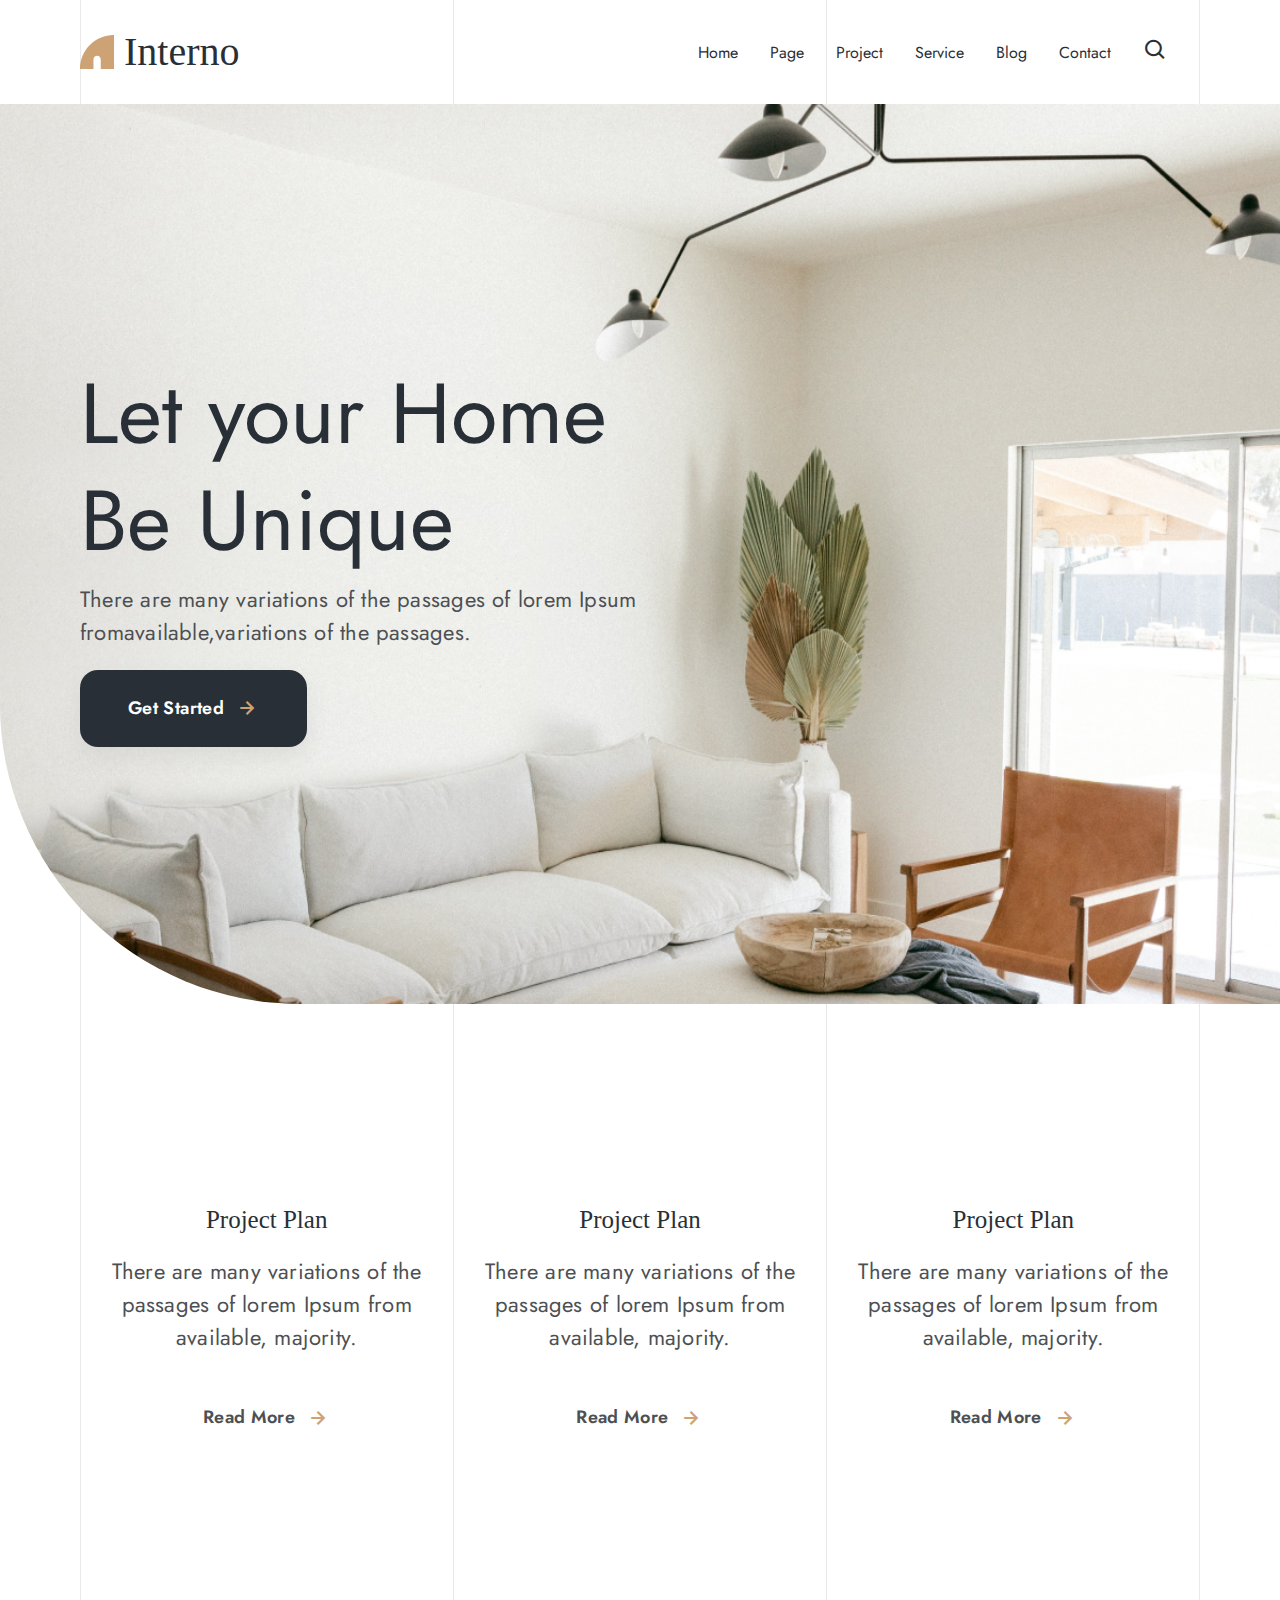
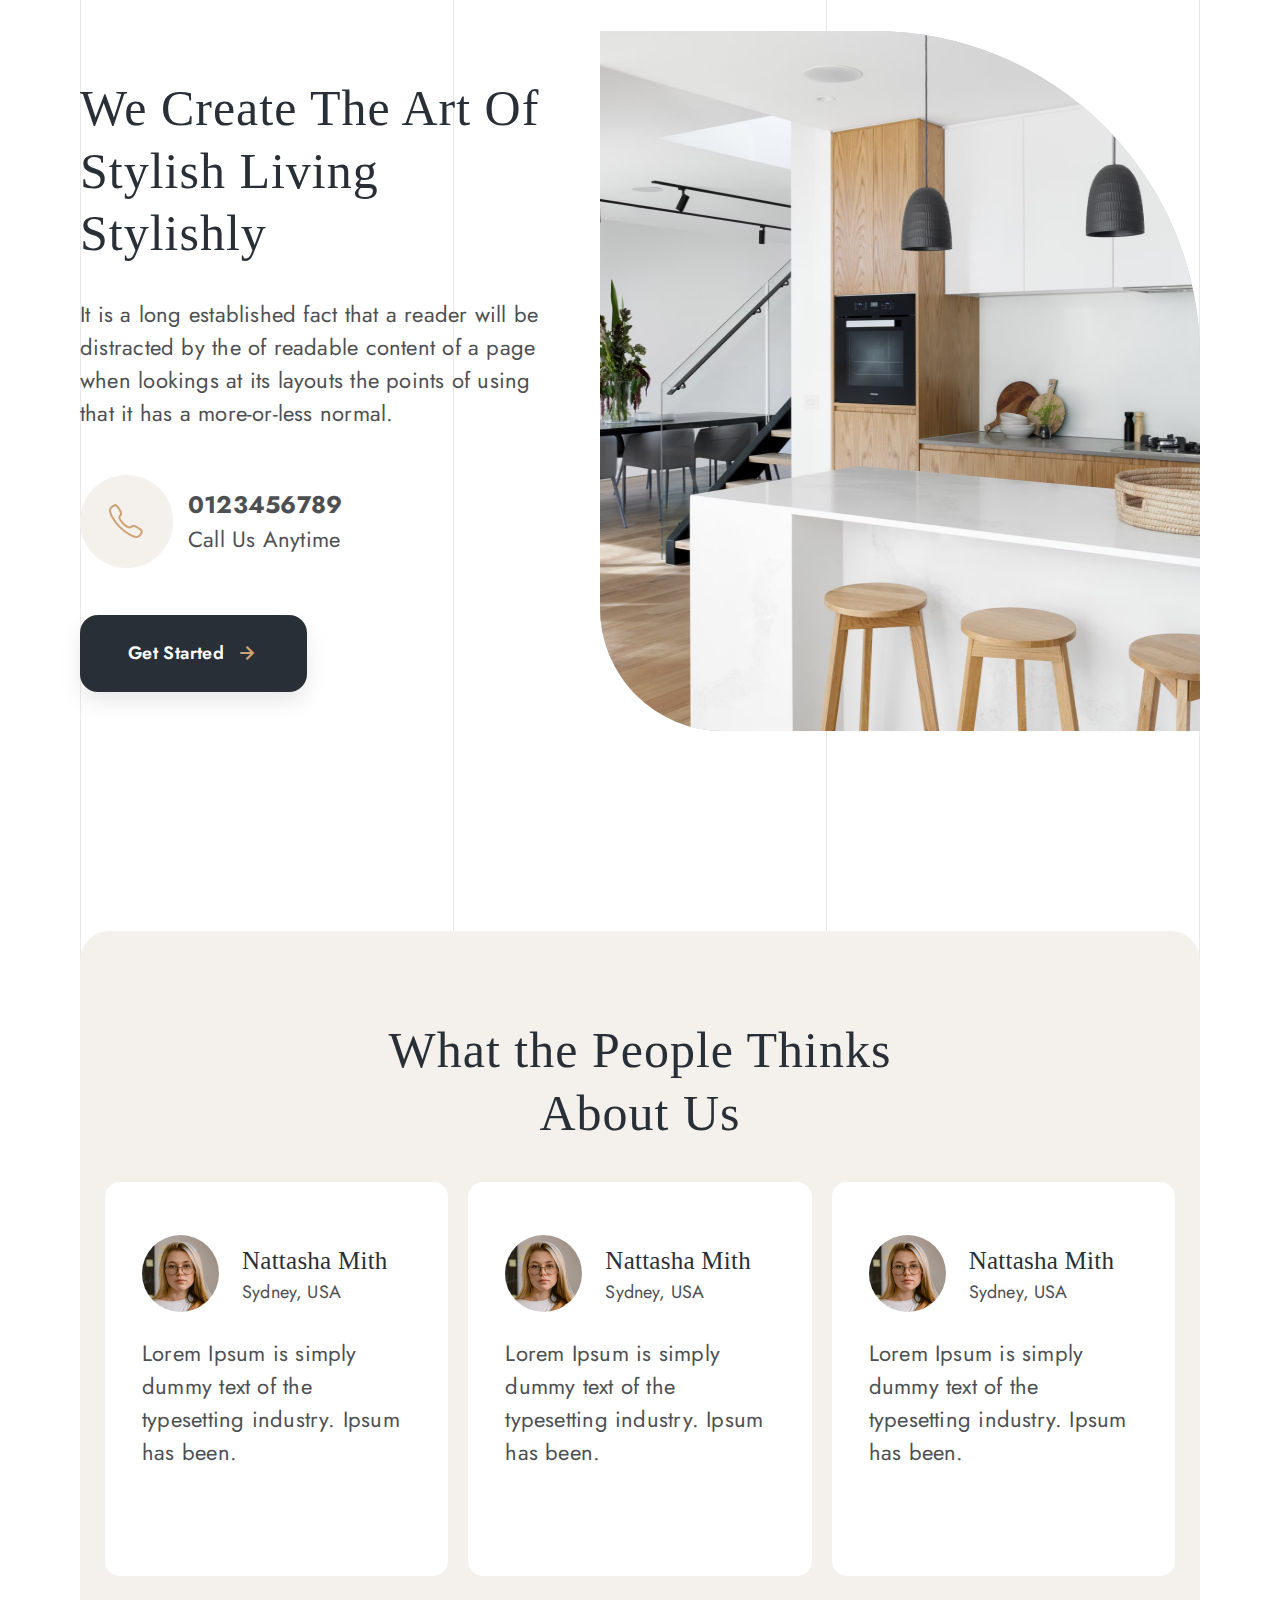
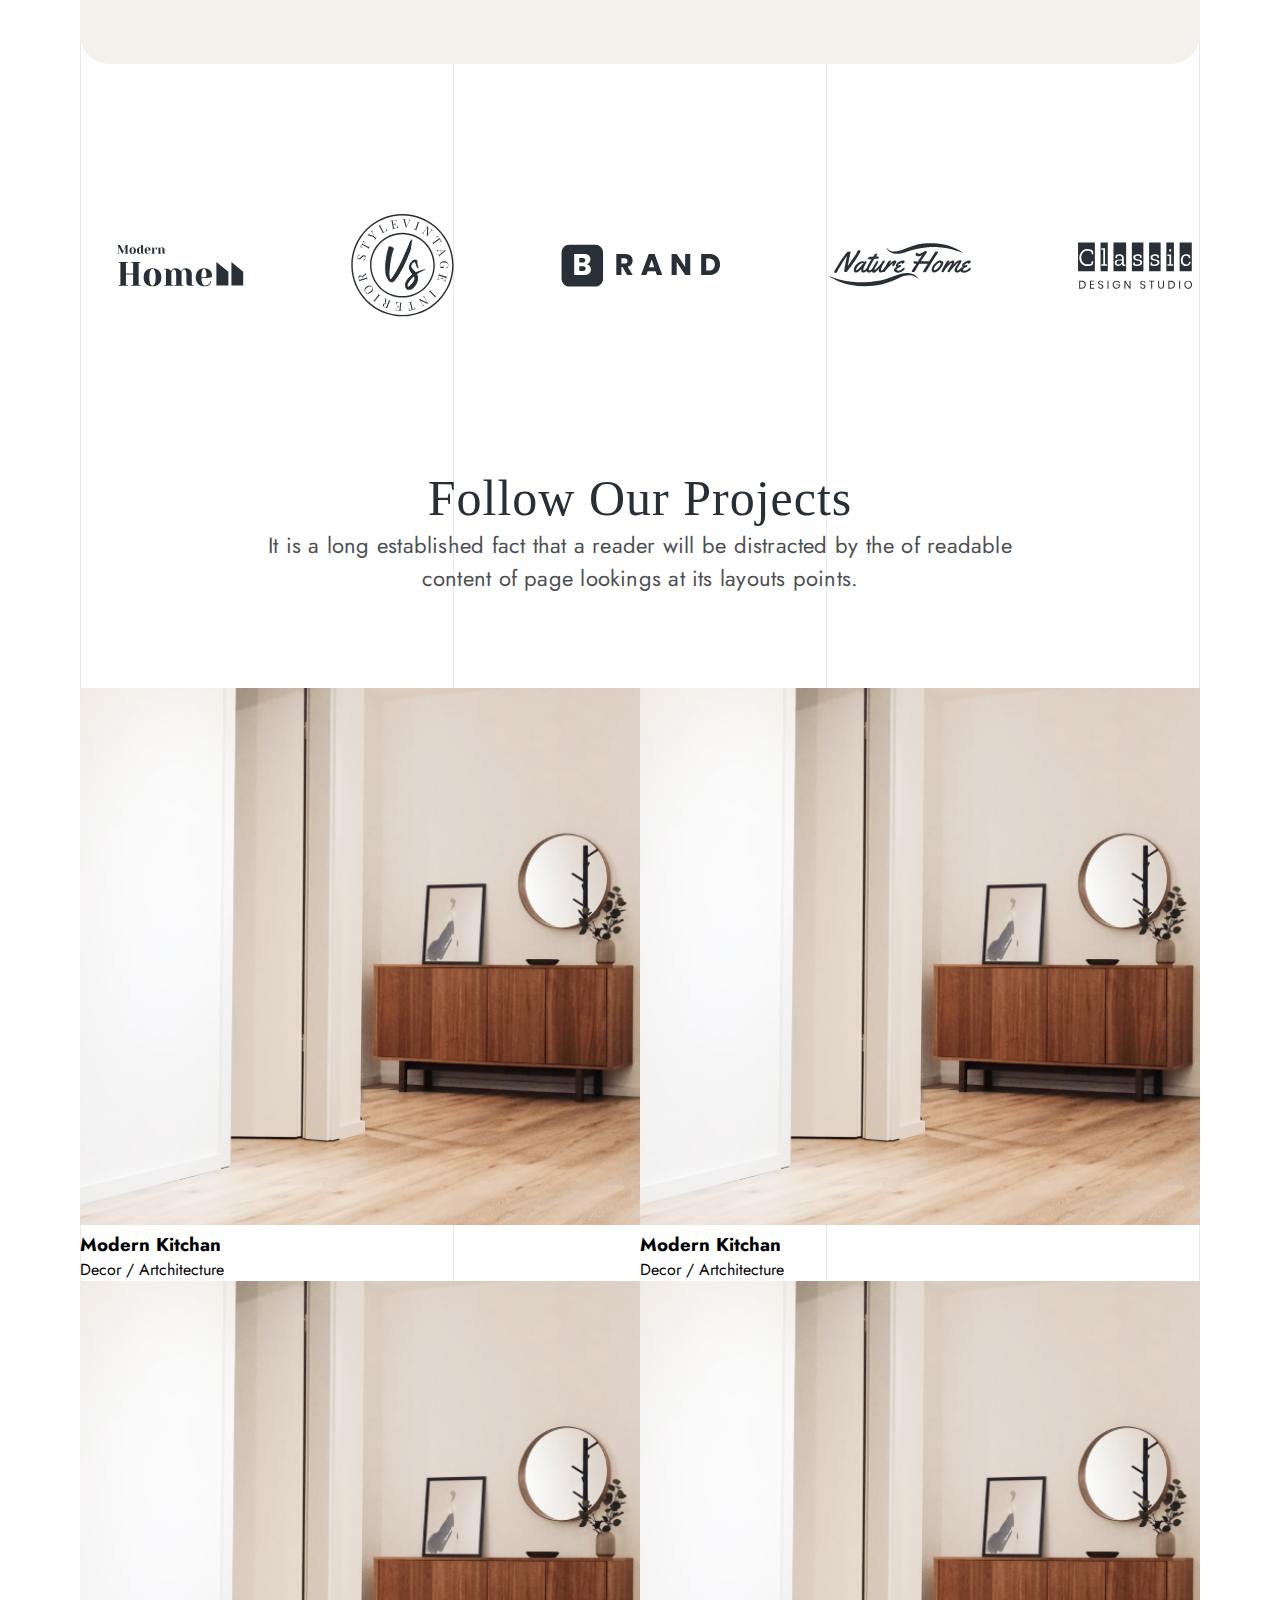
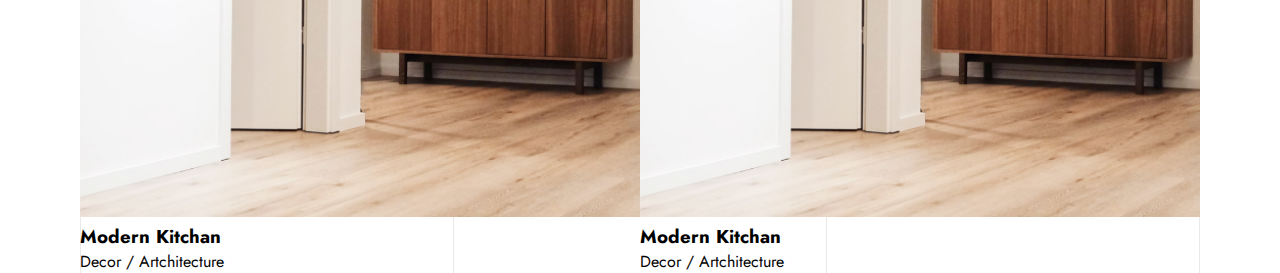
==== index.html @ 8dc71dfa "change" ====
<!DOCTYPE html>
<html lang="en">

<head>
    <meta charset="UTF-8">
    <meta name="viewport" content="width=device-width, initial-scale=1.0">
    <title>Interno maket</title>
    <link rel="stylesheet" href="https://cdn.jsdelivr.net/npm/boxicons@latest/css/boxicons.min.css">
    <!-- or -->
    <link rel="stylesheet" href="https://unpkg.com/boxicons@latest/css/boxicons.min.css">
    <link rel="stylesheet" href="css/style.css">
</head>

<body>
    <section id="hero">
        <header class="site_header">
            <div class="container">
                <div class="row">
                    <div class="logo row">
                        <img src="images/Logo.svg" alt="logo">
                        <h1 class="logo_title">Interno</h1>
                    </div>
                    <nav class="site_nav">
                        <ul class="nav_list row">
                            <li class="nav_item"><a href="#">Home</a></li>
                            <li class="nav_item"><a href="#">Page</a></li>
                            <li class="nav_item"><a href="#">Project</a></li>
                            <li class="nav_item"><a href="#">Service</a></li>
                            <li class="nav_item"><a href="#">Blog</a></li>
                            <li class="nav_item"><a href="#">Contact</a></li>
                            <li class="nav_item"><a href="#"><i class='bx bx-search'></i></a></li>

                        </ul>
                    </nav>
                </div>
            </div>
        </header>
        <div class="hero">
            <div class="hero_content">
                <div class="container">
                    <div class="hero_child">
                        <h2 class="hero_title">Let your Home Be Unique</h2>
                        <p class="hero_text">There are many variations of the passages of lorem Ipsum
                            fromavailable,variations of the passages.</p>
                        <a class="hero_link" href="#">Get Started <i class='bx bx-right-arrow-alt'></i></a>
                    </div>
                </div>
            </div>
        </div>
    </section>

    <!--About-plans-section-->

    <section id="plans">
        <div class="container">
            <div class="row">
                <div class="plan_item">
                    <h3 class="plan_title">Project Plan</h3>
                    <p class="plan_text">There are many variations of the passages of lorem Ipsum from
                        available, majority.</p>
                    <a href="#" class="plan_link">Read More <i class='bx bx-right-arrow-alt'></i></a>
                </div>
                <div class="plan_item">
                    <h3 class="plan_title">Project Plan</h3>
                    <p class="plan_text">There are many variations of the passages of lorem Ipsum from
                        available, majority.</p>
                    <a href="#" class="plan_link">Read More <i class='bx bx-right-arrow-alt'></i></a>
                </div>
                <div class="plan_item">
                    <h3 class="plan_title">Project Plan</h3>
                    <p class="plan_text">There are many variations of the passages of lorem Ipsum from
                        available, majority.</p>
                    <a href="#" class="plan_link">Read More <i class='bx bx-right-arrow-alt'></i></a>
                </div>
            </div>
        </div>
    </section>

    <!--About-section-->

    <section id="about">
        <div class="container">
            <div class="row about_row">
                <div class="about_content">
                    <h3 class="about_title">We Create The Art
                        Of Stylish Living
                        Stylishly</h3>
                    <p class="about_text">It is a long established fact that a reader will be distracted by the of
                        readable content of a page
                        when lookings at its layouts the points of using
                        that it has a more-or-less normal.</p>
                    <div class="call">
                        <div class="call_img">
                            <img src="images/Call Icon.svg" alt="">
                        </div>
                        <div class="cal_link">
                            <h4 class="call_namer">0123456789</h4>
                            <span class="call_us">Call Us Anytime</span>
                        </div>
                    </div>
                    <a class="hero_link" href="#">Get Started <i class='bx bx-right-arrow-alt'></i></a>
                </div>
                <div class="about_images">
                    <img src="images/Photo_baner.jpg" alt="">
                </div>
            </div>
        </div>
        </div>
    </section>

    <!--Commit section-->
    <div class="container">
        <section id="commit">
            <h2 class="commit_title">
                What the People Thinks About Us
            </h2>
            <div class="row commit_row">
                <div class="commit_item">
                    <div class="user">
                        <div class="user_img">
                            <img src="images/Photo1.jpg" alt="Photo1">
                        </div>
                        <div class="user_about">
                            <h3 class="user_name">Nattasha Mith</h3>
                            <p class="user_loko">Sydney, USA</p>
                        </div>
                    </div>
                    <p class="commit_text">
                        Lorem Ipsum is simply dummy
                        text of the typesetting industry.
                        Ipsum has been.
                    </p>
                </div>
                <div class="commit_item">
                    <div class="user">
                        <div class="user_img">
                            <img src="images/Photo1.jpg" alt="Photo1">
                        </div>
                        <div class="user_about">
                            <h3 class="user_name">Nattasha Mith</h3>
                            <p class="user_loko">Sydney, USA</p>
                        </div>
                    </div>
                    <p class="commit_text">
                        Lorem Ipsum is simply dummy
                        text of the typesetting industry.
                        Ipsum has been.
                    </p>
                </div>
                <div class="commit_item">
                    <div class="user">
                        <div class="user_img">
                            <img src="images/Photo1.jpg" alt="Photo1">
                        </div>
                        <div class="user_about">
                            <h3 class="user_name">Nattasha Mith</h3>
                            <p class="user_loko">Sydney, USA</p>
                        </div>
                    </div>
                    <p class="commit_text">
                        Lorem Ipsum is simply dummy
                        text of the typesetting industry.
                        Ipsum has been.
                    </p>
                </div>
            </div>
    </div>
    </section>
    </div>
    <!--Brand section-->
    <div class="container">
        <div class="row brand_row">
            <div class="brand_icon">
                <img class="home_brand" src="images/01.svg" alt="brand_icon1">
                <img class="radis_brand" src="images/02.svg" alt="brand_icon2">
                <img class="brand_brand" src="images/03.svg" alt="brand_icon3">
                <img class="nature_brand" src="images/04.svg" alt="brand_icon4">
                <img class="demo_brand" src="images/05.svg" alt="brand_icon5">
            </div>
        </div>
    </div>
    <!--Our-Projects-section-->
    <section id="our-projects">
        <div class="our-descp">
            <h1 class="our-projects_title">
                Follow Our Projects
            </h1>
            <p class="our-projects_text">
                It is a long established fact that a reader will be distracted by the of readable <br> content of page
                lookings
                at its layouts points.
            </p>
        </div>
        <div class="container">
            <div class="row">
                <div class="ourcontent_row">
                    <div class="ouritem">
                        <div class="ouritem_image">
                            <img src="images/Photo_22.jpg" alt="">
                        </div>
                        <div class="content_ournote">
                            <h3 class="ourcont_title">Modern Kitchan</h3>
                            <p class="ourcont_text">Decor / Artchitecture</p>
                        </div>
                    </div>
                    <div class="ouritem">
                        <div class="ouritem_image">
                            <img src="images/Photo_22.jpg" alt="">
                        </div>
                        <div class="content_ournote">
                            <h3 class="ourcont_title">Modern Kitchan</h3>
                            <p class="ourcont_text">Decor / Artchitecture</p>
                        </div>
                    </div>
                    <div class="ouritem">
                        <div class="ouritem_image">
                            <img src="images/Photo_22.jpg" alt="">
                        </div>
                        <div class="content_ournote">
                            <h3 class="ourcont_title">Modern Kitchan</h3>
                            <p class="ourcont_text">Decor / Artchitecture</p>
                        </div>
                    </div>
                    <div class="ouritem">
                        <div class="ouritem_image">
                            <img src="images/Photo_22.jpg" alt="">
                        </div>
                        <div class="content_ournote">
                            <h3 class="ourcont_title">Modern Kitchan</h3>
                            <p class="ourcont_text">Decor / Artchitecture</p>
                        </div>
                    </div>
                </div>
            </div>
        </div>
    </section>





</body>

</html>
---- css/style.css ----
@import url("https://fonts.googleapis.com/css2?family=Jost:ital,wght@0,300;0,400;0,500;0,700;1,500&display=swap");

* {
  margin: 0;
  padding: 0;
  box-sizing: border-box;
}

body {
  background-color: #fff;
  font-family: "Jost", sans-serif;
  background-image: url(/images/Line.svg);
  background-repeat: no-repeat;
  background-position: center;
  background-size: 1120px;
}

img {
  width: 100%;
}

ul {
  list-style: none;
}

h1,
h2,
h3,
h4,
h5,
h6,
p {
  margin: 0;
}

.container {
  width: 1120px;
  margin: 0 auto;
}

.row {
  display: flex;
  justify-content: space-between;
  align-items: center;
}

.site_header {
  padding: 27px 0;
}

.logo img {
  width: 34px;
  height: 34px;
  margin-right: 10px;
}

.logo_title {
  color: #292f36;
  font-family: "DM Serif Display";
  font-size: 40px;
  font-weight: 400;
  line-height: 125%;
}

.nav_item {
  margin-right: 32px;
}

.nav_item a {
  color: #292f36;
  font-family: Jost;
  font-style: normal;
  font-weight: 400;
  line-height: 125%;
  text-decoration: none;
}

.bx-search {
  font-size: 25px;
}

.hero {
  height: 900px;
  background-size: 100% 100%;
  background-image: url(/images/Photo.png);
  border-bottom-left-radius: 300px;
}

.hero_content {
  display: flex;
  align-items: center;
  height: 100%;
  justify-content: flex-start;
}

.hero_child {
  width: 567px;
}

.hero_title {
  color: #292f36;
  font-family: "DM Serif Display" sans-serif;
  font-size: 85px;
  font-style: normal;
  font-weight: 400;
  line-height: 125%;
  margin-bottom: 9px;
}

.hero_text {
  color: #4d5053;
  font-size: 22px;
  font-style: normal;
  font-weight: 400;
  line-height: 150%;
  letter-spacing: 0.22px;
  margin-bottom: 21px;
}

.hero_link {
  padding: 26px 48px;
  border-radius: 18px;
  display: inline-flex;
  align-items: center;
  gap: 10px;
  background: #292f36;
  box-shadow: 0px 10px 20px 0px rgba(192, 192, 192, 0.35);

  color: #fff;
  text-align: center;
  font-size: 18px;
  font-weight: 600;
  line-height: 125%;
  letter-spacing: 0.36px;
  text-decoration: none;
}

.hero_link i {
  color: #cda274;
  font-size: 25px;
}

/*plans-css*/
#plans {
  padding: 200px 0;
  text-align: center;
}

.plan_title {
  color: #292f36;
  text-align: center;
  font-family: "DM Serif Display";
  font-size: 25px;
  font-weight: 400;
  line-height: 125%;
  margin-bottom: 20px;
}

.plan_text {
  color: #4d5053;
  text-align: center;
  font-size: 22px;
  font-style: normal;
  font-weight: 400;
  line-height: 150%;
  letter-spacing: 0.22px;
  margin-bottom: 52px;
}

.plan_link {
  color: #4d5053;
  font-size: 18px;
  font-weight: 600;
  line-height: 125%;
  letter-spacing: 0.36px;
  text-decoration: none;
  display: flex;
  justify-content: center;
  gap: 10px;
}

.plan_link i {
  font-size: 25px;
  color: #cda274;
}

/*About content css*/
.about_content {
  width: 472px;
}

#about {
  height: 900px;
}

.about_row {
  width: 100%;
  flex-wrap: wrap;
}

.about_images img {
  width: 600px;
  height: 700px;
  flex-shrink: 0;
  border-top-right-radius: 326px;
  border-bottom-left-radius: 123px;
  background: #c4c4c4;
  overflow: hidden;
}

.about_title {
  color: #292f36;
  font-family: "DM Serif Display";
  font-size: 50px;
  font-weight: 400;
  line-height: 125%;
  letter-spacing: 1px;
  margin-bottom: 33px;
}

.about_text {
  color: #4d5053;
  font-family: "Jost";
  font-size: 22px;
  font-weight: 400;
  line-height: 150%;
  letter-spacing: 0.22px;
  margin-bottom: 45px;
}

.call_img {
  width: 93px;
  height: 93px;
}

.call {
  display: flex;
  width: 277px;
  align-items: center;
  gap: 15px;
  margin-bottom: 47px;
}

.call_namer {
  color: #4d5053;
  font-family: "Jost";
  font-size: 24px;
  font-weight: 700;
  line-height: 150%;
  letter-spacing: 0.24px;
}

.call_us {
  color: #4d5053;
  font-family: "Jost";
  font-size: 22px;
  font-style: normal;
  font-weight: 400;
  line-height: 150%;
  letter-spacing: 0.22px;
}

#commit {
  background-color: #f4f0ec;
  padding: 88px 25px;
  border-radius: 30px;
}
.commit_row {
  gap: 20px;
}

.commit_title {
  width: 547px;
  margin: 0 auto;
  color: #292f36;
  text-align: center;
  font-family: "DM Serif Display";
  font-size: 50px;
  font-style: normal;
  font-weight: 400;
  line-height: 125%;
  letter-spacing: 1px;
  margin-bottom: 38px;
}
.commit_item {
  background-color: #fff;
  border-radius: 15px;
  padding: 53px 37px;
}
/*user css*/
.user_img {
  width: 77px;
  height: 77px;
  border-radius: 50%;
  overflow: hidden;
}
.user {
  display: flex;
  align-items: center;
  margin-bottom: 25px;
}
.user_name {
  color: #292f36;
  font-family: "DM Serif Display";
  font-size: 25px;
  font-style: normal;
  font-weight: 400;
  line-height: 150%;
  letter-spacing: 0.25px;
}
.user_loko {
  color: #4d5053;
  font-size: 18px;
  font-style: normal;
  font-weight: 400;
  line-height: 150%;
  letter-spacing: 0.18px;
}
.user_about {
  padding-left: 23px;
}
.commit_text {
  color: #4d5053;
  font-size: 22px;
  font-style: normal;
  font-weight: 400;
  line-height: 150%;
  letter-spacing: 0.22px;
  margin-bottom: 54px;
}
/*Brand css*/
.brand_row {
  width: 1090.392px;
  padding: 150px 35px;
}
.brand_icon {
  display: flex;
  justify-content: center;
  align-items: center;
  gap: 105px;
}
.home_brand {
  width: 131.283px;
  height: 42.367px;
  flex-shrink: 0;
}
.radis_brand {
  width: 102.32px;
  height: 102.32px;
  flex-shrink: 0;
}
.brand_brand {
  width: 163.379px;
  height: 42.776px;
  flex-shrink: 0;
}
.nature_brand {
  width: 144.701px;
  height: 44.063px;
  flex-shrink: 0;
}
.demo_brand {
  width: 116.709px;
  height: 47.163px;
  flex-shrink: 0;
}
/*Our-Projects css*/
.our-descp {
  gap: 8px;
  margin-bottom: 93px;
}
.our-projects_title {
  color: #292f36;
  text-align: center;
  font-family: "DM Serif Display";
  font-size: 50px;
  font-weight: 400;
  line-height: 125%;
  letter-spacing: 1px;
}
.our-projects_text {
  color: #4d5053;
  text-align: center;
  font-size: 22px;
  font-weight: 400;
  line-height: 150%;
  letter-spacing: 0.22px;
}
.ourcontent_row {
  flex-wrap: wrap;
  display: flex;
}
.ouritem {
  width: 50%;
}
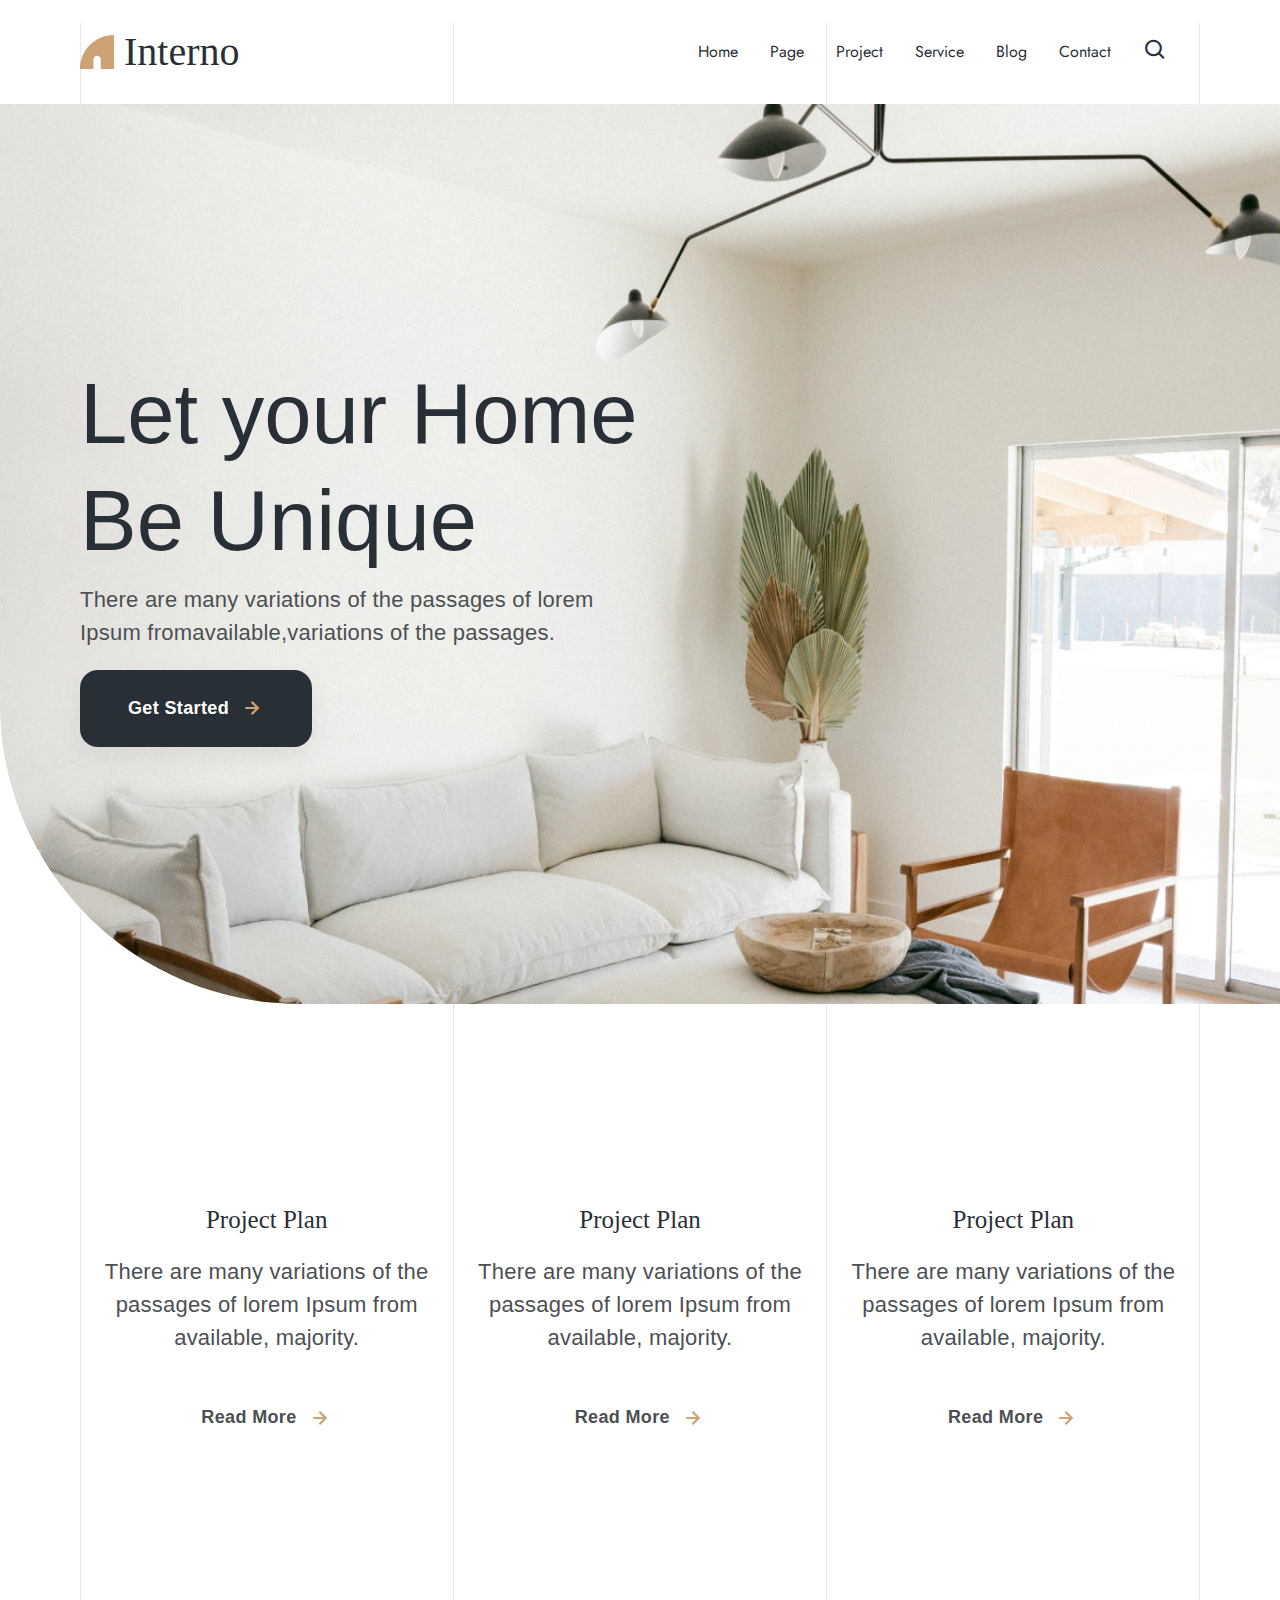
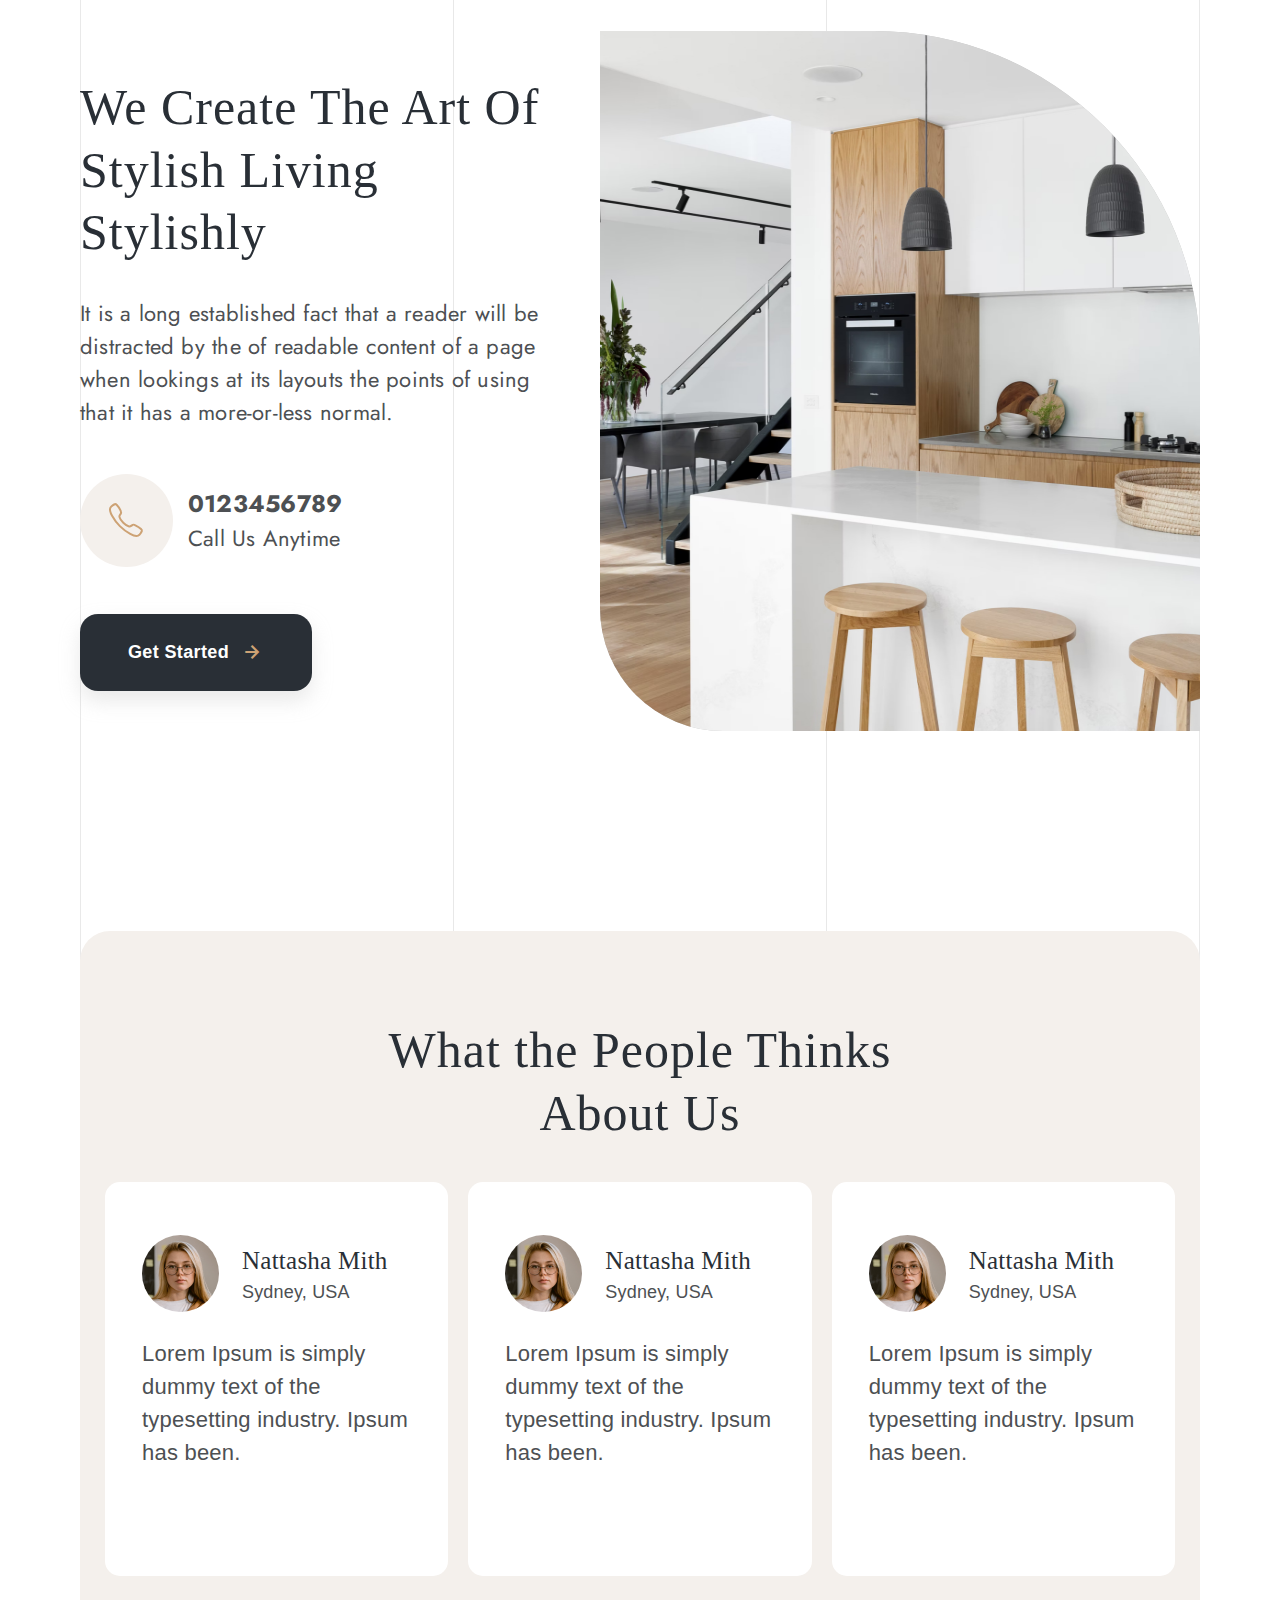
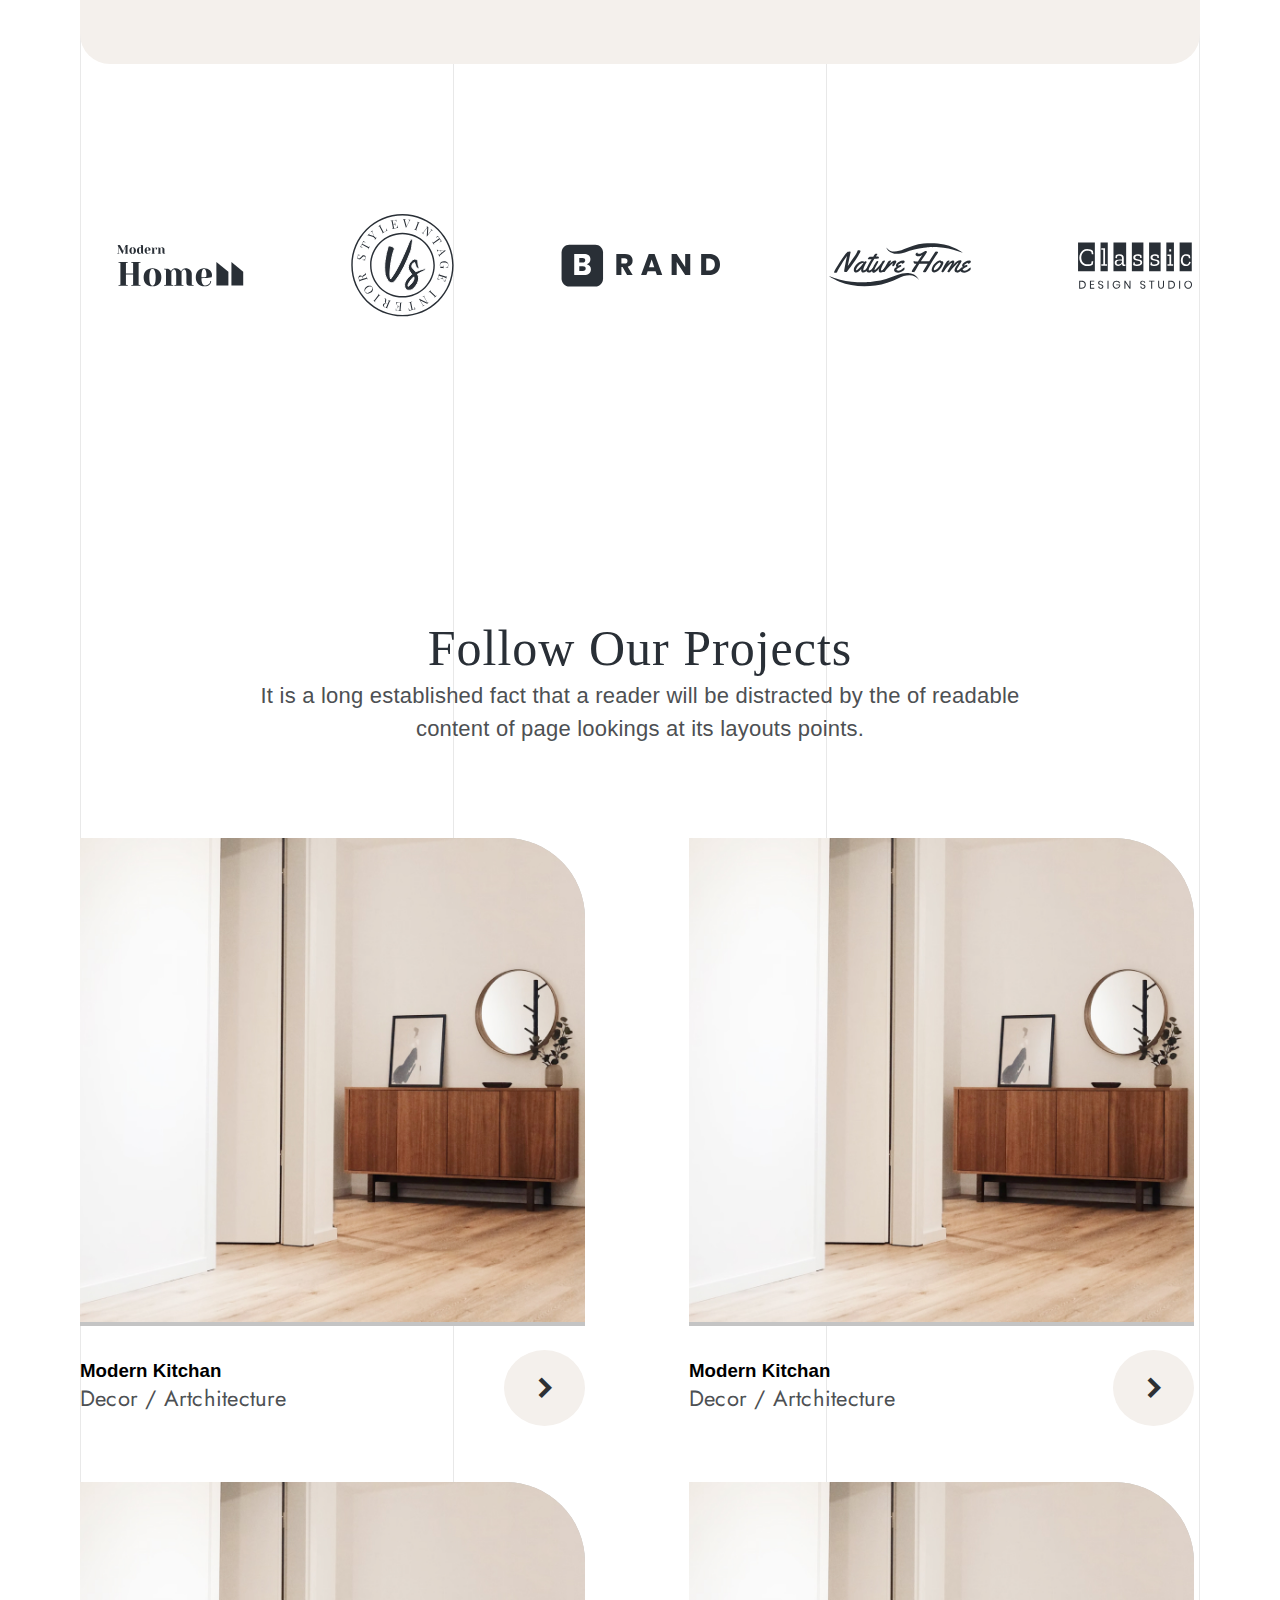
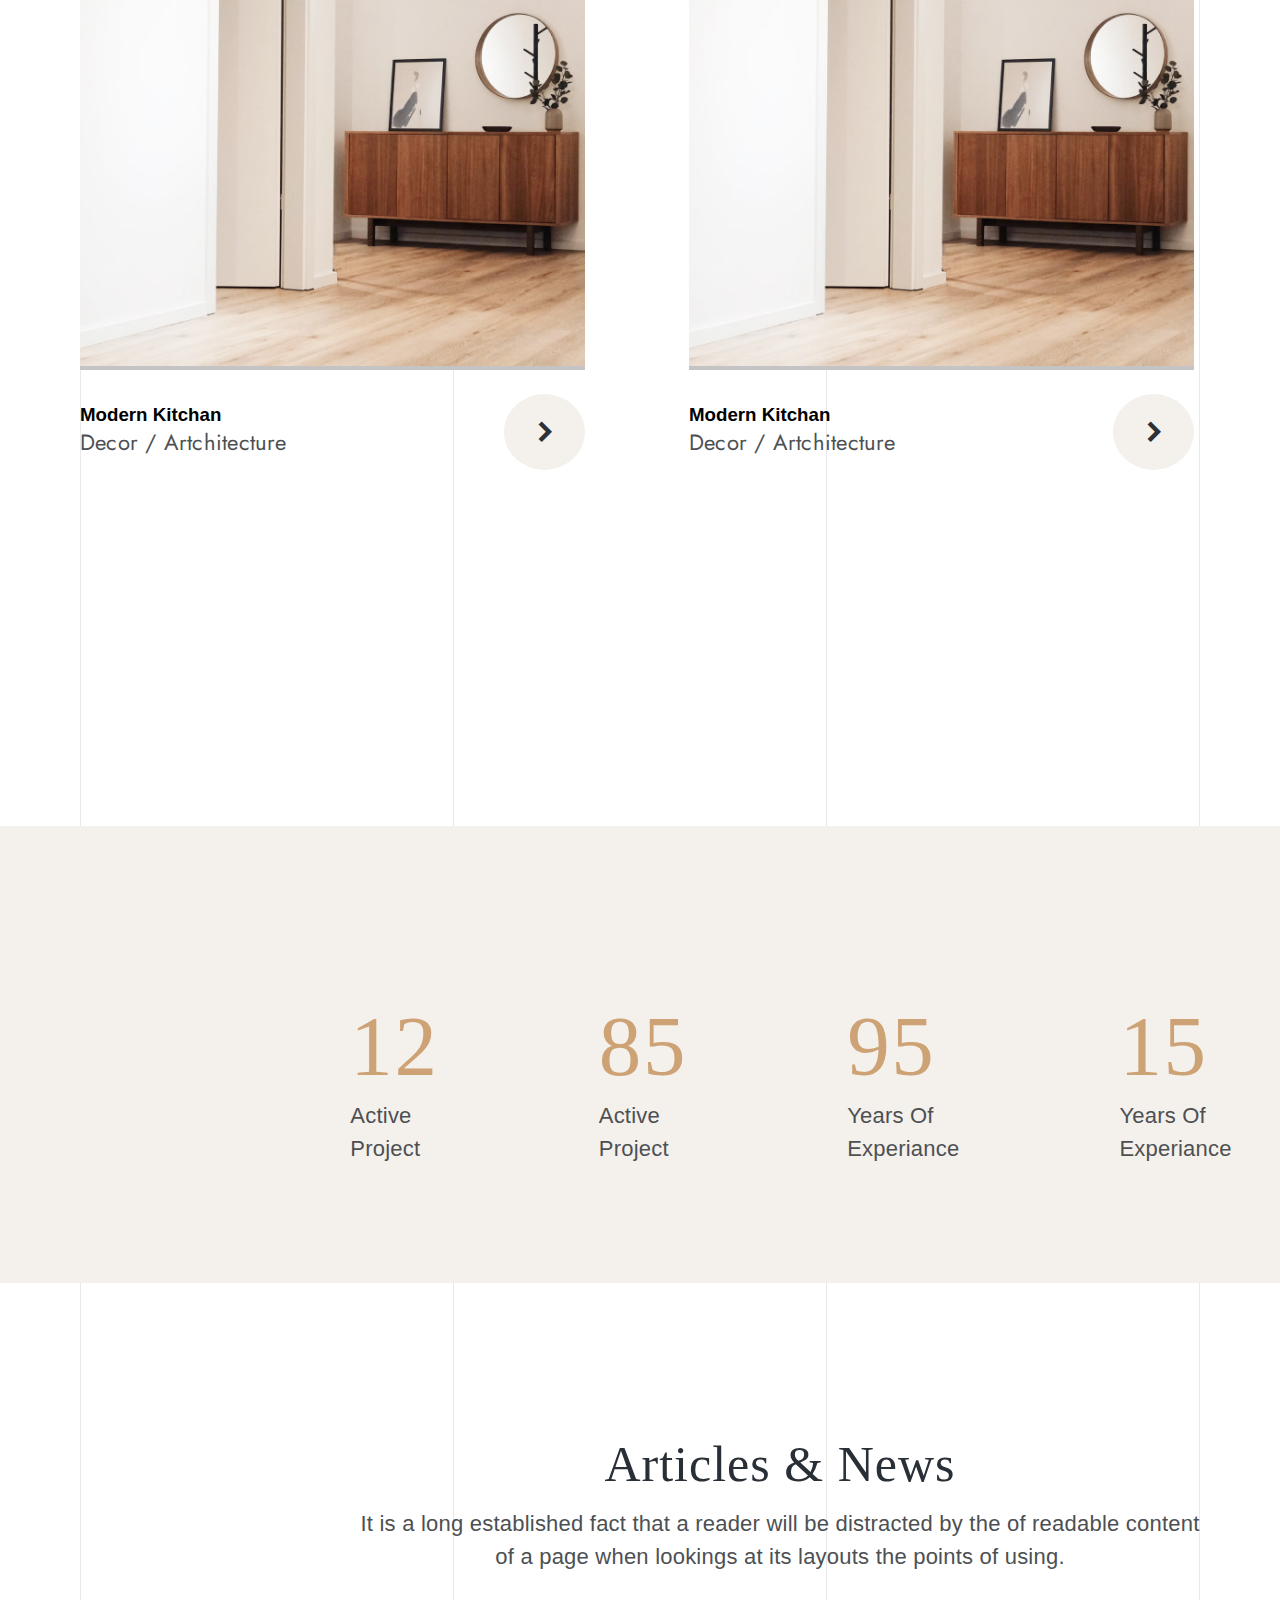
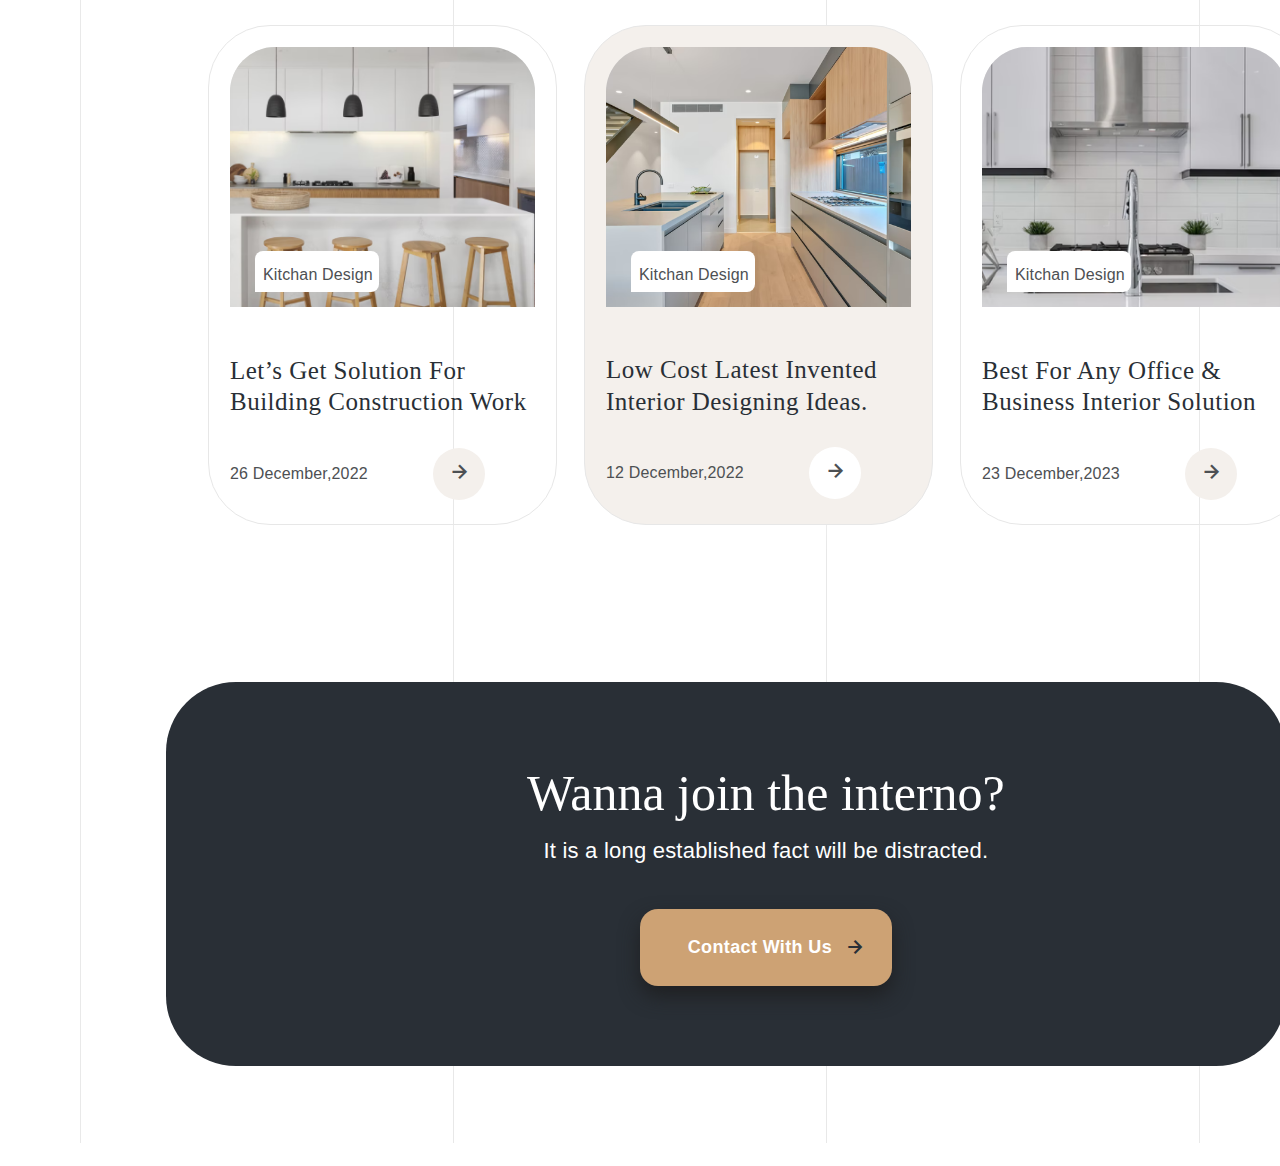
==== commit eea980e6: "our-footer" ====
--- a/index.html
+++ b/index.html
@@ -196,41 +196,174 @@
                 <div class="ourcontent_row">
                     <div class="ouritem">
                         <div class="ouritem_image">
-                            <img src="images/Photo_22.jpg" alt="">
-                        </div>
-                        <div class="content_ournote">
-                            <h3 class="ourcont_title">Modern Kitchan</h3>
-                            <p class="ourcont_text">Decor / Artchitecture</p>
+                            <img src="images/Photo_22.jpg" class="right_our">
+                        </div>
+                        <div class="contentdoc_row">
+                            <div class="content_ournote">
+                                <h3 class="ourcont_title">Modern Kitchan</h3>
+                                <p class="ourcont_text">Decor / Artchitecture</p>
+                            </div>
+                            <a class="ouritem_link" href="#"><i class='bx bxs-chevron-right'></i></a>
                         </div>
                     </div>
                     <div class="ouritem">
                         <div class="ouritem_image">
-                            <img src="images/Photo_22.jpg" alt="">
-                        </div>
-                        <div class="content_ournote">
-                            <h3 class="ourcont_title">Modern Kitchan</h3>
-                            <p class="ourcont_text">Decor / Artchitecture</p>
+                            <img src="images/Photo_22.jpg" class="top_our">
+                        </div>
+                        <div class="contentdoc_row">
+                            <div class="content_ournote">
+                                <h3 class="ourcont_title">Modern Kitchan</h3>
+                                <p class="ourcont_text">Decor / Artchitecture</p>
+                            </div>
+                            <a class="ouritem_link" href="#"><i class='bx bxs-chevron-right'></i></a>
                         </div>
                     </div>
                     <div class="ouritem">
                         <div class="ouritem_image">
-                            <img src="images/Photo_22.jpg" alt="">
-                        </div>
-                        <div class="content_ournote">
-                            <h3 class="ourcont_title">Modern Kitchan</h3>
-                            <p class="ourcont_text">Decor / Artchitecture</p>
+                            <img src="images/Photo_22.jpg" class="left_our">
+                        </div>
+                        <div class="contentdoc_row">
+                            <div class="content_ournote">
+                                <h3 class="ourcont_title">Modern Kitchan</h3>
+                                <p class="ourcont_text">Decor / Artchitecture</p>
+                            </div>
+                            <a class="ouritem_link" href="#"><i class='bx bxs-chevron-right'></i></a>
                         </div>
                     </div>
                     <div class="ouritem">
                         <div class="ouritem_image">
-                            <img src="images/Photo_22.jpg" alt="">
-                        </div>
-                        <div class="content_ournote">
-                            <h3 class="ourcont_title">Modern Kitchan</h3>
-                            <p class="ourcont_text">Decor / Artchitecture</p>
-                        </div>
-                    </div>
-                </div>
+                            <img src="images/Photo_22.jpg" class="buttom_our">
+                        </div>
+                        
+                        <div class="contentdoc_row">
+                            <div class="content_ournote">
+                                <h3 class="ourcont_title">Modern Kitchan</h3>
+                                <p class="ourcont_text">Decor / Artchitecture</p>
+                            </div>
+                            <a class="ouritem_link" href="#"><i class='bx bxs-chevron-right'></i></a>
+                        </div>
+                    </div>
+                </div>
+            </div>
+        </div>
+    </section>
+
+   
+    </section>
+
+    <div class="line_footer">
+        <div class="line_content">
+            <div class="line_project">
+                <h3 class="line_nomber">
+                    12
+                </h3>
+                <p class="line_descp">
+                    Active Project
+                </p>
+            </div>
+            <div class="line_project">
+                <h3 class="line_nomber">
+                    85
+                </h3>
+                <p class="line_descp">
+                    Active Project
+                </p>
+            </div>
+            <div class="line_project">
+                <h3 class="line_nomber">
+                    95
+                </h3>
+                <p class="line_descp">
+                    Years Of Experiance
+                </p>
+            </div>
+            <div class="line_project">
+                <h3 class="line_nomber">
+                    15
+                </h3>
+                <p class="line_descp">
+                    Years Of Experiance
+                </p>
+            </div>
+        </div>
+    </div>
+    <section id="news">
+        <div class="nevs_pro">
+            <h2 class="news_title">
+                Articles & News
+            </h2>
+            <p class="news_text">
+                It is a long established fact that a reader will be distracted by the of readable content <br> of a page when lookings at its layouts the points of using.
+            </p>
+        </div>
+        <div class="container">
+            <div class="news_row">
+                <div class="line_news-top">
+                    <div class="news_imges">
+                        <img src="images/news2.png" alt="news">
+                        <div class="news_btn">
+                            <a class="ners-btn_link" href="#">Kitchan Design</a>
+                        </div>
+                    </div>
+                    <div class="news_descp">
+                        <h3 class="news-title-pro">
+                            Let’s Get Solution For Building Construction Work
+                        </h3>
+                        <div class="news-text-pro">
+                            26 December,2022 
+                            <a class="news_links" href="#"><i class='bx bx-right-arrow-alt'></i></a>
+                        </div>
+                    </div>
+                </div>
+                <div class="line_news-top collor-news">
+                    <div class="news_imges">
+                        <img src="images/news.png" alt="news">
+                        <div class="news_btn">
+                            <a class="ners-btn_link" href="#">Kitchan Design</a>
+                        </div>
+                    </div>
+                    <div class="news_descp">
+                        <h3 class="news-title-pro">
+                            Low Cost Latest Invented Interior Designing Ideas.
+                        </h3>
+                        <div class="news-text-pro links_write">
+                            12 December,2022 
+                            <a class="news_links" href="#"><i class='bx bx-right-arrow-alt'></i></a>
+                        </div>
+                    </div>
+                </div>
+                <div class="line_news-top">
+                    <div class="news_imges">
+                        <img src="images/news3.png" alt="news">
+                        <div class="news_btn">
+                            <a class="ners-btn_link" href="#">Kitchan Design</a>
+                        </div>
+                    </div>
+                    <div class="news_descp">
+                        <h3 class="news-title-pro">
+                            Best For Any Office & Business Interior Solution
+                        </h3>
+                        <div class="news-text-pro">
+                            23 December,2023 
+                            <a class="news_links" href="#"><i class='bx bx-right-arrow-alt'></i></a>
+                        </div>
+                    </div>
+                </div>    
+            </div>   
+        </div>
+    </section>
+
+    <!--on footer section-->
+    <section id="interno_about">
+        <div class="intero-itemtext">
+            <div class="interno-content-one">
+                <h3 class="interno-decp-title">
+                    Wanna join the interno?
+                </h3>
+                <p class="interno-descp-text">
+                    It is a long established fact  will be distracted.
+                </p>
+                <a class="hero_link zeindex-btn" href="#">Contact With Us<i class='bx bx-right-arrow-alt'></i></a>
             </div>
         </div>
     </section>
--- a/css/style.css
+++ b/css/style.css
@@ -8,7 +8,7 @@
 
 body {
   background-color: #fff;
-  font-family: "Jost", sans-serif;
+  font-family: Arial, sans-serif;
   background-image: url(/images/Line.svg);
   background-repeat: no-repeat;
   background-position: center;
@@ -369,6 +369,9 @@
   gap: 8px;
   margin-bottom: 93px;
 }
+#our-projects {
+  padding: 150px 0;
+}
 .our-projects_title {
   color: #292f36;
   text-align: center;
@@ -387,9 +390,265 @@
   letter-spacing: 0.22px;
 }
 .ourcontent_row {
-  flex-wrap: wrap;
-  display: flex;
+  display: grid;
+  grid-template-columns: auto auto;
+  gap: 0 104px;
 }
 .ouritem {
-  width: 50%;
-}
+  width: 505px;
+  margin-bottom: 56px;
+}
+.ouritem_image {
+  border-radius: 0px 80px 0px 0px;
+  background: #c4c4c4;
+  overflow: hidden;
+  margin-bottom: 24px;
+}
+.ont_title {
+  color: #292f36;
+  font-family: "DM Serif Display";
+  font-size: 25px;
+  font-style: normal;
+  font-weight: 400;
+  line-height: 125%;
+  letter-spacing: 0.5px;
+}
+.ourcont_text {
+  color: #4d5053;
+  font-family: "Jost";
+  font-size: 22px;
+  font-style: normal;
+  font-weight: 400;
+  line-height: 150%;
+  letter-spacing: 0.22px;
+}
+.contentdoc_row {
+  display: flex;
+  align-items: center;
+  justify-content: space-between;
+}
+.ouritem_link {
+  display: inline-block;
+  background-color: #f4f0ec;
+  padding: 38px 23px;
+  font-size: 30px;
+  border-radius: 50%;
+  display: flex;
+  align-items: center;
+  justify-content: space-between;
+  text-decoration: none;
+}
+.ouritem_link i {
+  padding: 0;
+  margin: 0;
+  line-height: 0;
+  color: #2d3034;
+  font-size: 35px;
+}
+/*line css*/
+.line_footer {
+  width: 1920px;
+  height: 457px;
+  flex-shrink: 0;
+  background-color: #f4f0ec;
+  margin: 150px 0;
+}
+.line_content {
+  display: flex;
+  width: 1082px;
+  justify-content: center;
+  align-items: flex-start;
+  gap: 160px;
+  padding: 151px 419px;
+  margin-left: 250px;
+}
+.line_nomber {
+  color: #cda274;
+  font-family: "DM Serif Display";
+  font-size: 85px;
+  font-weight: 400;
+  line-height: 125%;
+  letter-spacing: 1.7px;
+  margin-top: 16px;
+}
+
+.line_descp {
+  color: #4d5053;
+  font-size: 22px;
+  font-weight: 400;
+  line-height: 150%;
+  letter-spacing: 0.22px;
+}
+
+#news {
+  margin-bottom: 10%;
+  width: 1200px;
+  height: 721px;
+}
+.nevs_pro {
+  text-align: center;
+  margin-left: 30%;
+}
+.news_title {
+  color: #292f36;
+  text-align: center;
+  font-family: "DM Serif Display";
+  font-size: 50px;
+  font-style: normal;
+  font-weight: 400;
+  line-height: 125%;
+  letter-spacing: 1px;
+  margin-bottom: 12px;
+}
+.news_text {
+  color: #4d5053;
+  text-align: center;
+  font-size: 22px;
+  font-weight: 400;
+  line-height: 150%;
+  letter-spacing: 0.22px;
+  margin-bottom: 52px;
+}
+.news_row {
+  display: flex;
+  justify-content: space-between;
+  align-items: flex-start;
+  gap: 27px;
+  padding-left: 15%;
+}
+.line_news-top {
+  padding: 21px;
+  align-items: flex-start;
+  gap: 10px;
+  border-radius: 62px;
+  border: 1px solid #e7e7e7;
+  box-shadow: 0px 10px 30px 0px rgba(255, 255, 255, 0.25);
+  width: 356px;
+  height: 500px;
+}
+.collor-news {
+  background: #f4f0ec;
+}
+.links_write a {
+  background: #fff;
+}
+.news_imges img {
+  border-radius: 45px 45px 0px 0px;
+  background: #eaeaea;
+  margin-bottom: 40px;
+}
+.news_descp {
+  display: flex;
+  width: 305px;
+  height: 70px;
+  flex-direction: column;
+  justify-content: center;
+}
+.news-title-pro {
+  color: #292f36;
+  font-family: "DM Serif Display";
+  font-size: 25px;
+  font-weight: 400;
+  line-height: 125%;
+  letter-spacing: 0.5px;
+  margin-bottom: 30px;
+}
+.news-text-pro {
+  display: flex;
+  width: 340px;
+  align-items: center;
+  gap: 65px;
+  color: #4d5053;
+  font-size: 16px;
+  font-weight: 400;
+  line-height: 150%;
+  letter-spacing: 0.16px;
+  text-transform: capitalize;
+}
+.news_links {
+  width: 52px;
+  height: 52px;
+  flex-shrink: 0;
+  border-radius: 50%;
+  background: #f4f0ec;
+  text-decoration: none;
+}
+.news_links i {
+  font-size: 26px;
+  color: #4d5053;
+  display: flex;
+  align-items: center;
+  justify-content: center;
+}
+.news_links i {
+  position: relative;
+  top: 11px;
+}
+.news_btn {
+  position: relative;
+  bottom: 100px;
+  left: 25px;
+}
+.news_btn a {
+  text-decoration: none;
+  border-radius: 8px 8px 8px 0px;
+  background: #fff;
+  display: flex;
+  width: 124px;
+  height: 41px;
+  flex-direction: column;
+  justify-content: center;
+  padding: 11px 4px 4px 8px;
+}
+.ners-btn_link {
+  color: #4d5053;
+  font-size: 16px;
+  font-weight: 400;
+  line-height: 150%;
+  letter-spacing: 0.16px;
+  text-transform: capitalize;
+}
+#interno_about {
+  margin-bottom: 100px;
+}
+.intero-itemtext {
+  width: 1120px;
+  border-radius: 70px;
+  background: #292f36;
+  margin-left: 13%;
+}
+.interno-content-one {
+  display: flex;
+  width: 1199px;
+  padding: 80px 315px;
+  flex-direction: column;
+  justify-content: center;
+  align-items: center;
+  gap: 10px;
+}
+.interno-decp-title {
+  color: #fff;
+  text-align: center;
+  font-family: "DM Serif Display";
+  font-size: 50px;
+  font-weight: 400;
+  line-height: 125%;
+}
+.interno-descp-text {
+  color: #fff;
+  text-align: center;
+  font-size: 22px;
+  font-weight: 400;
+  line-height: 150%;
+  letter-spacing: 0.22px;
+  margin-bottom: 32px;
+}
+.zeindex-btn {
+  border-radius: 18px;
+  background: #cda274;
+  box-shadow: 0px 10px 20px 0px #1f2022;
+}
+.zeindex-btn i {
+  max-width: 2px;
+  color: #292f36;
+}
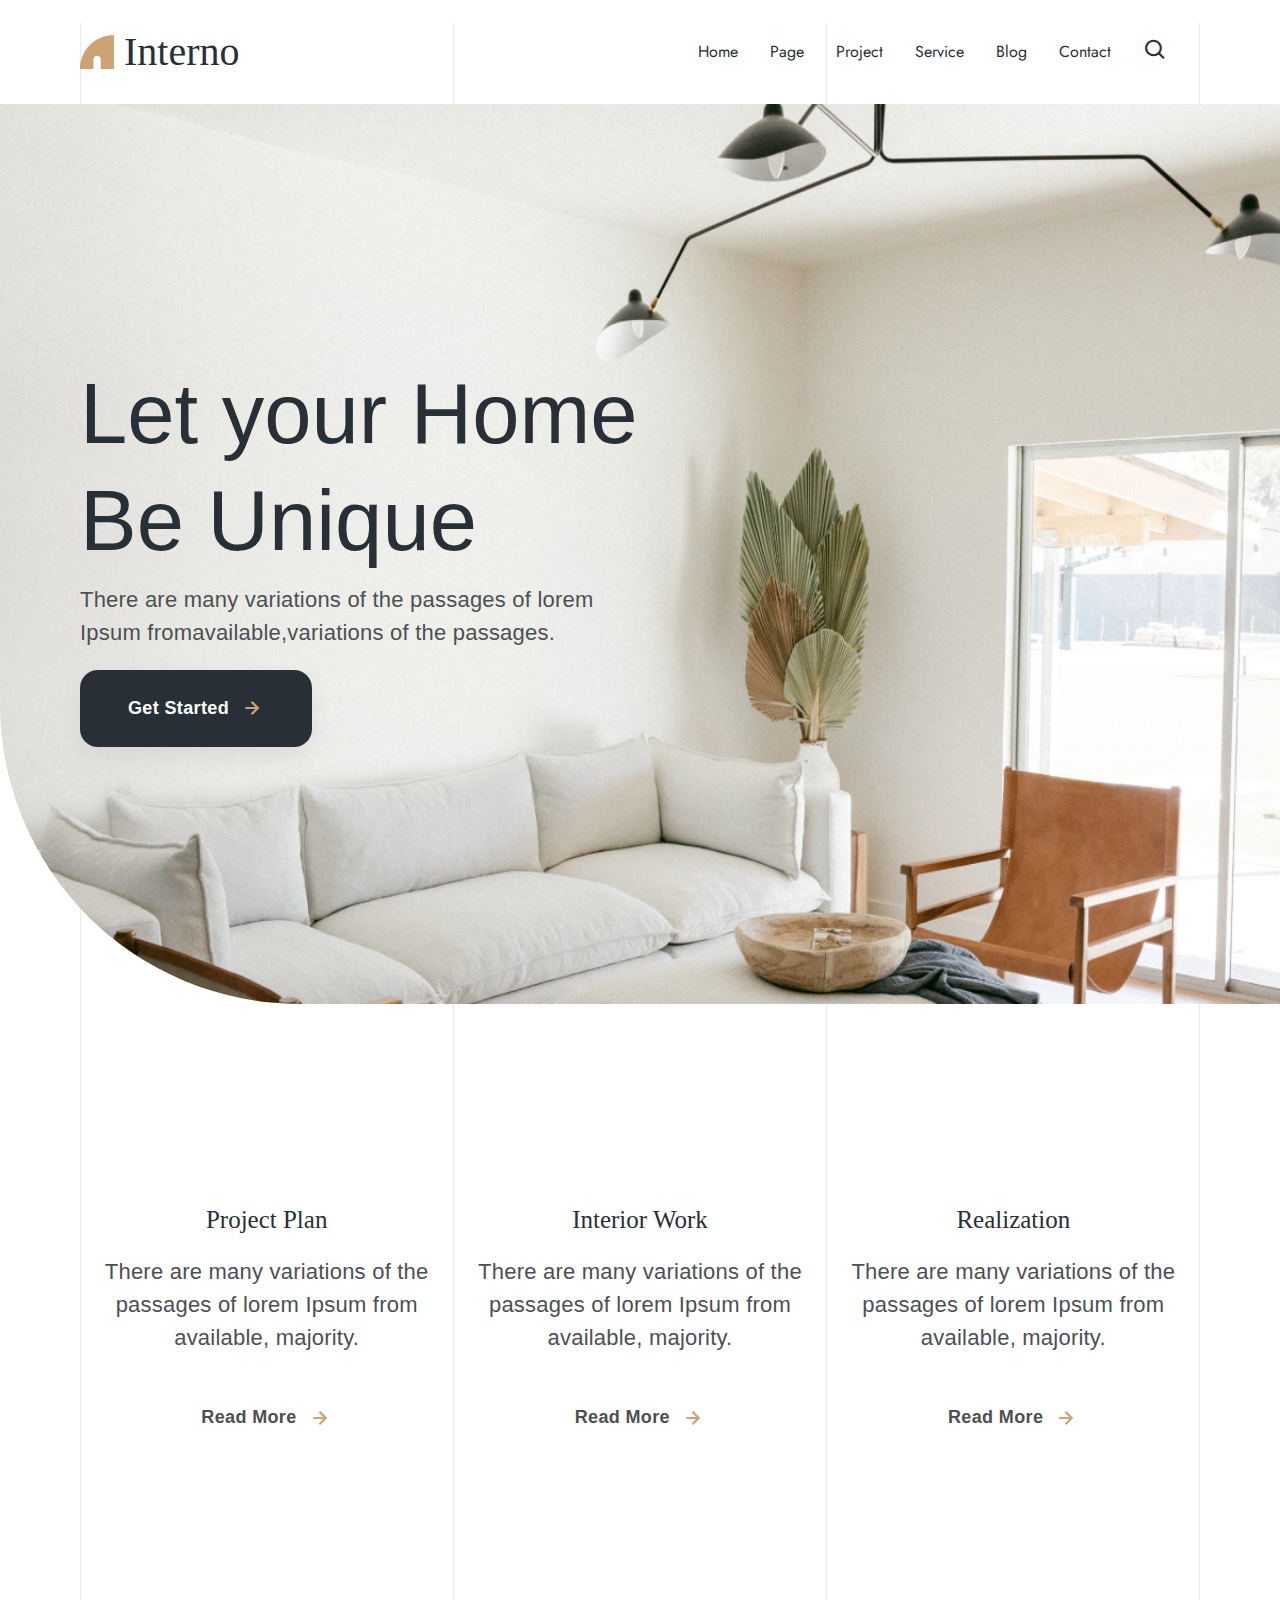
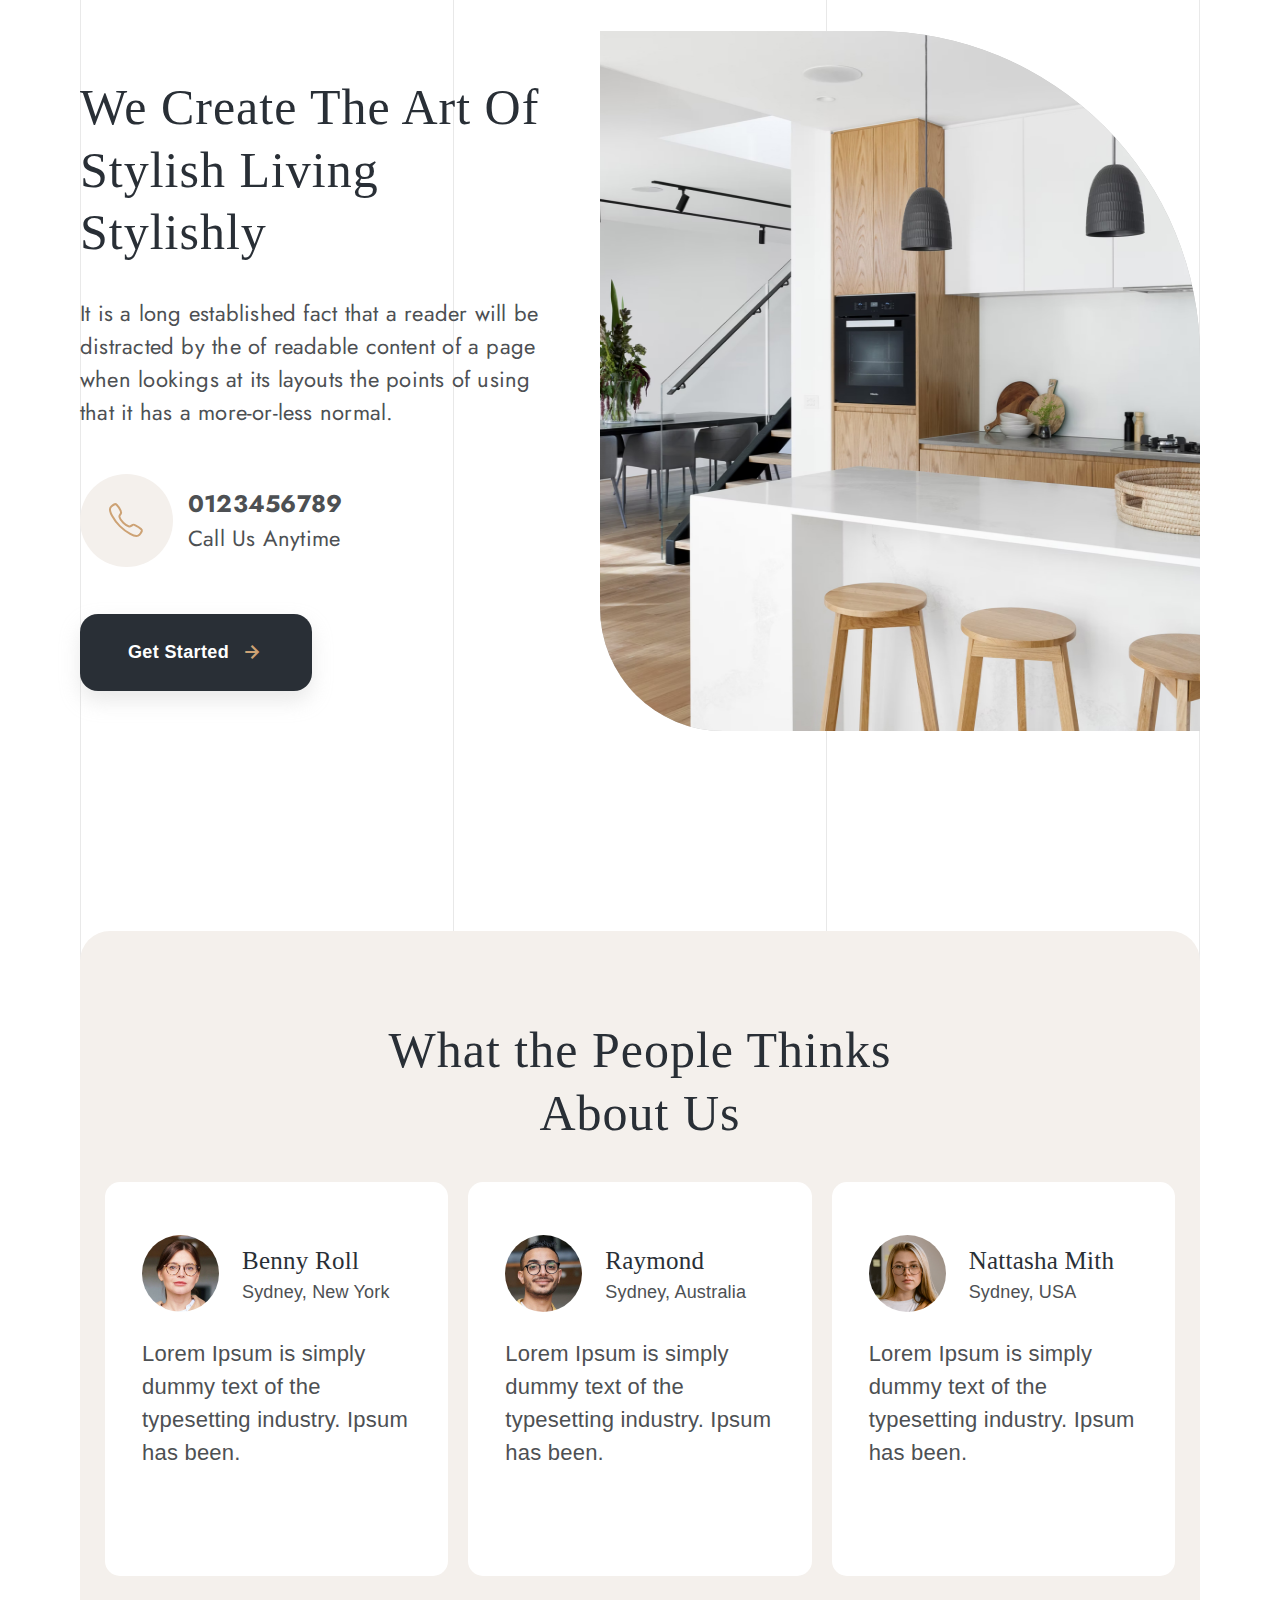
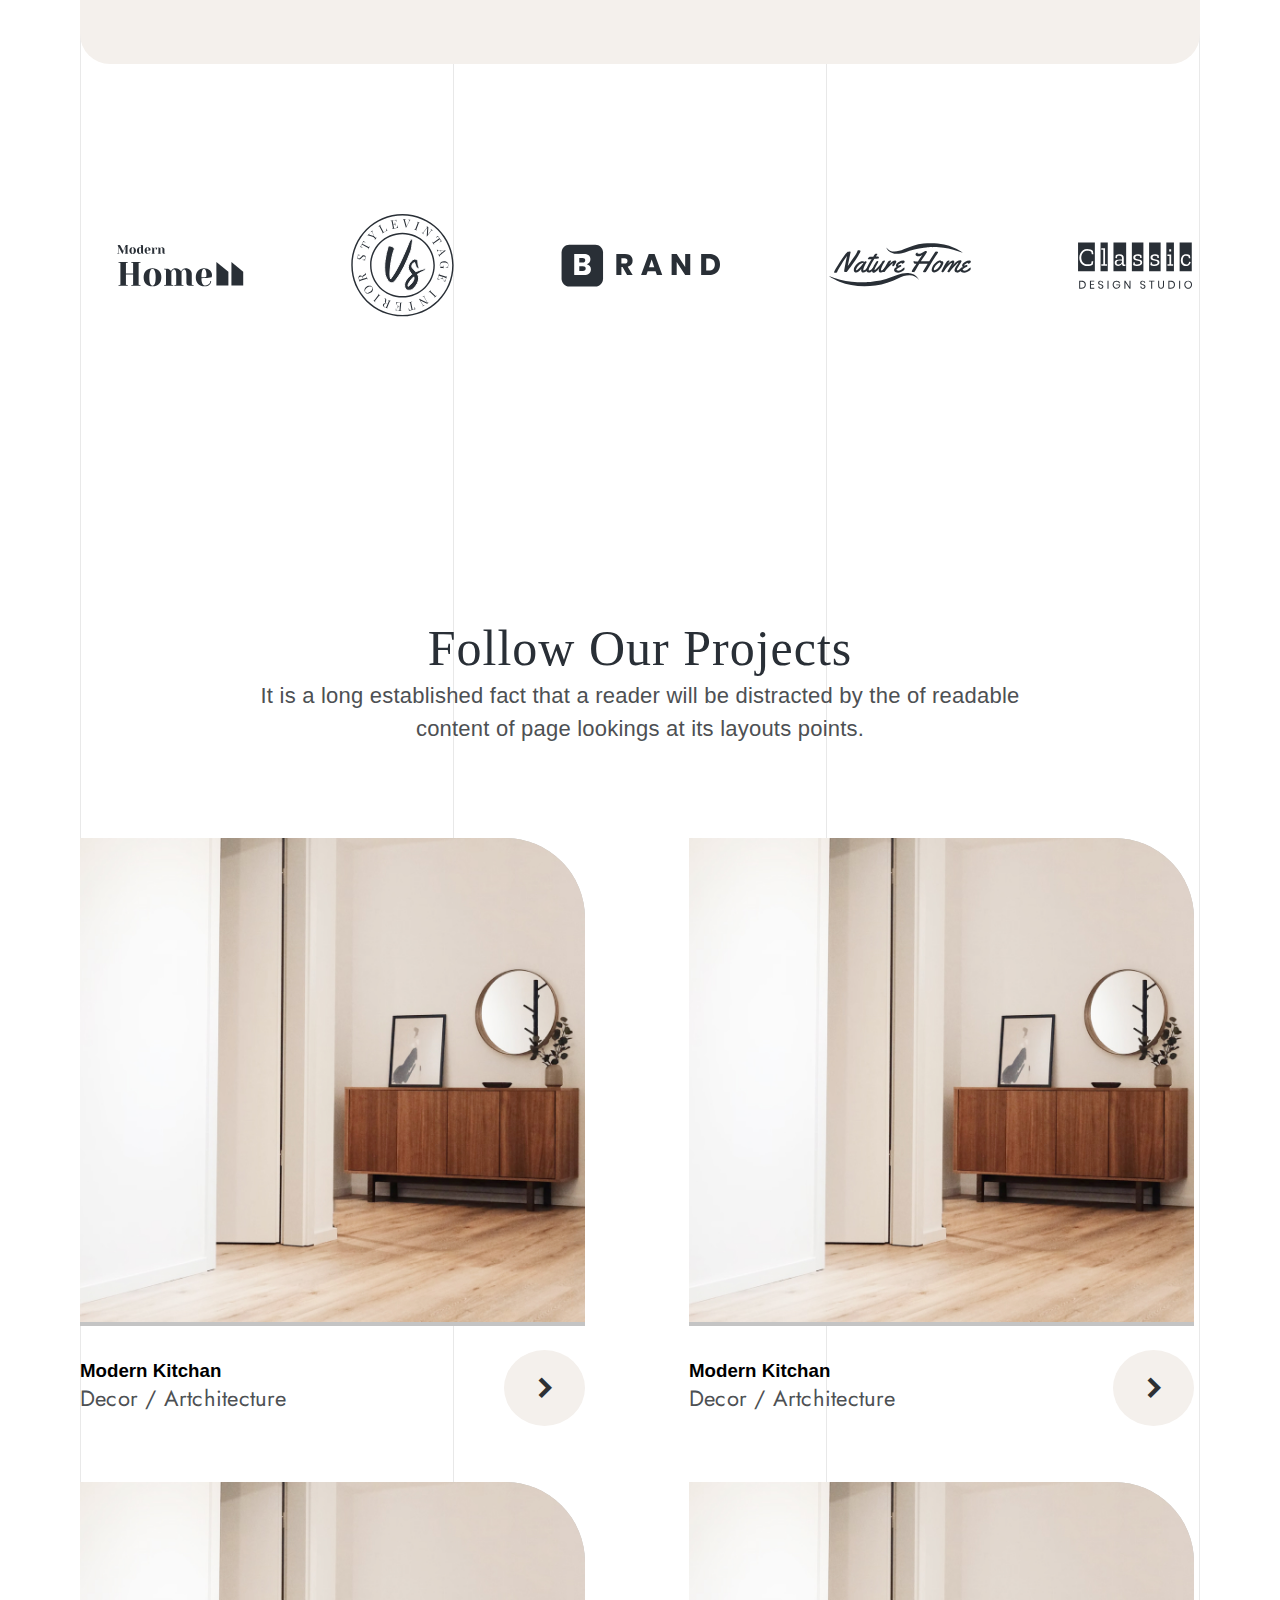
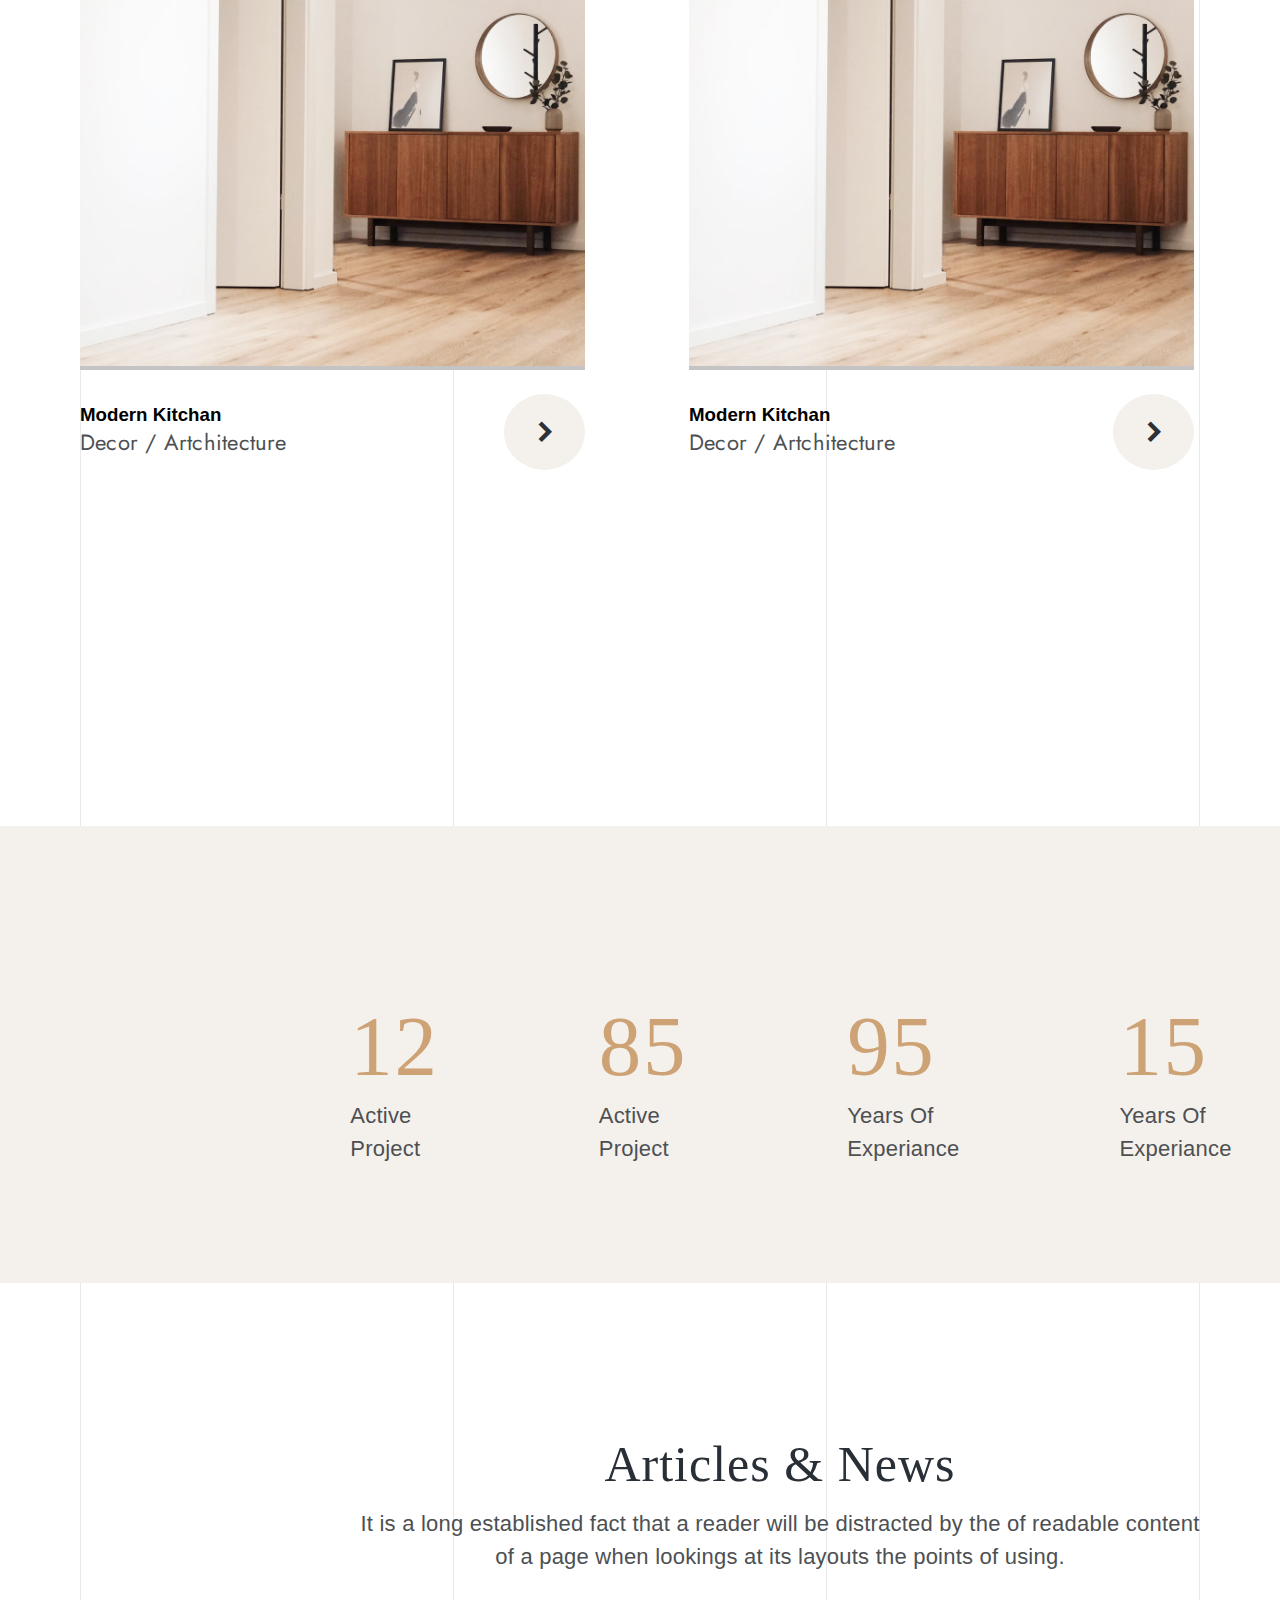
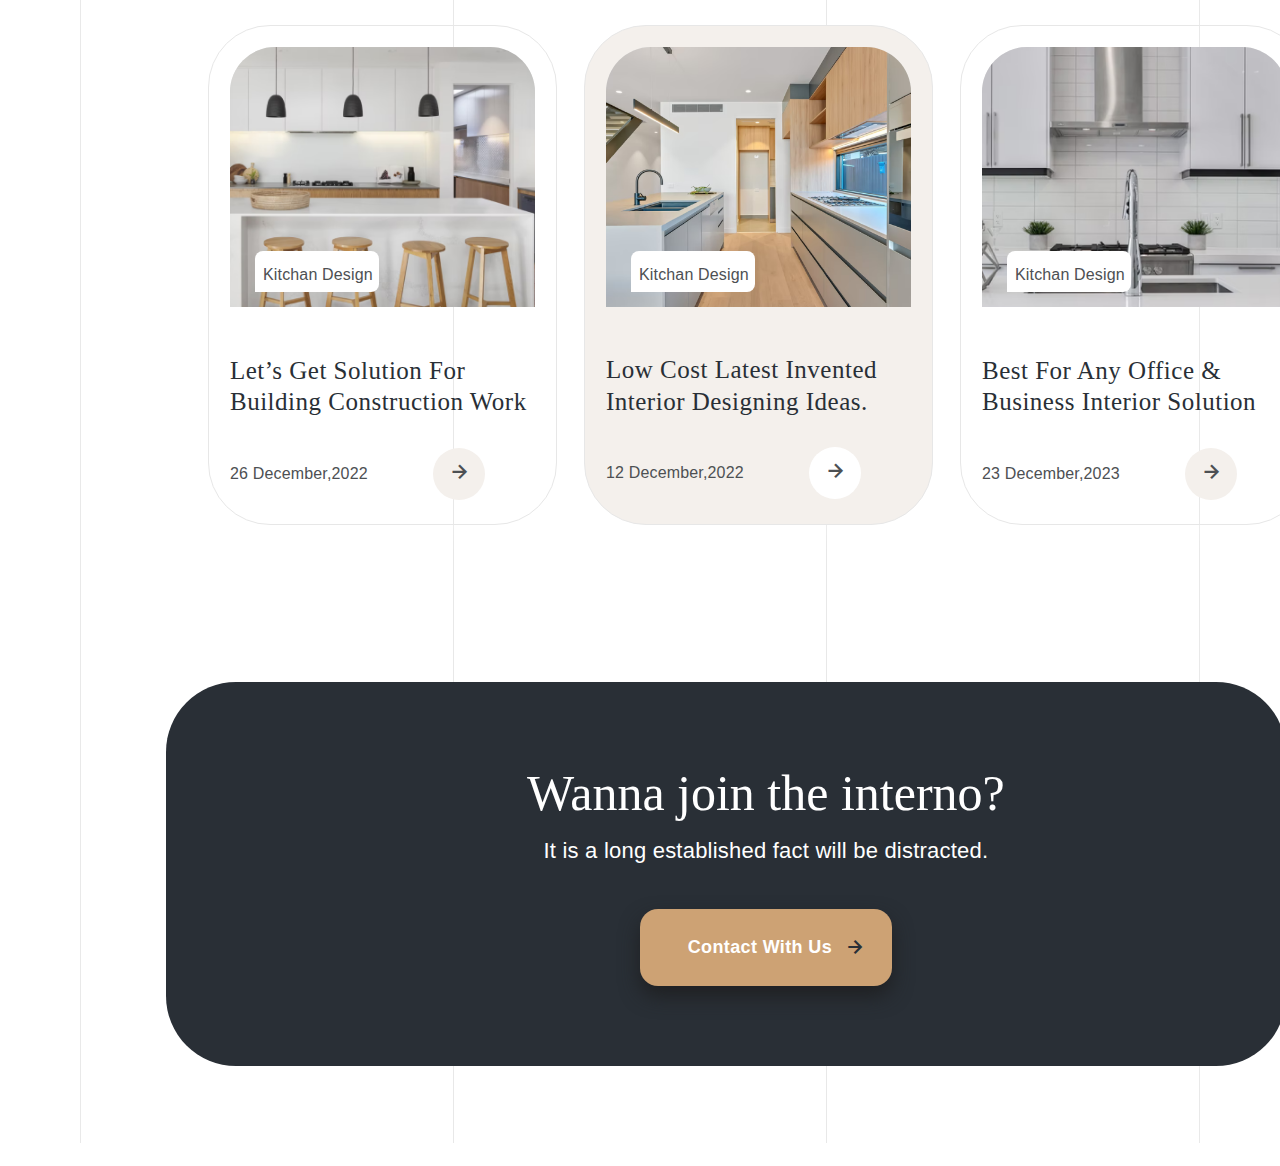
==== commit a26af706: "about-us img" ====
--- a/index.html
+++ b/index.html
@@ -61,13 +61,13 @@
                     <a href="#" class="plan_link">Read More <i class='bx bx-right-arrow-alt'></i></a>
                 </div>
                 <div class="plan_item">
-                    <h3 class="plan_title">Project Plan</h3>
+                    <h3 class="plan_title">Interior Work</h3>
                     <p class="plan_text">There are many variations of the passages of lorem Ipsum from
                         available, majority.</p>
                     <a href="#" class="plan_link">Read More <i class='bx bx-right-arrow-alt'></i></a>
                 </div>
                 <div class="plan_item">
-                    <h3 class="plan_title">Project Plan</h3>
+                    <h3 class="plan_title">Realization</h3>
                     <p class="plan_text">There are many variations of the passages of lorem Ipsum from
                         available, majority.</p>
                     <a href="#" class="plan_link">Read More <i class='bx bx-right-arrow-alt'></i></a>
@@ -118,11 +118,11 @@
                 <div class="commit_item">
                     <div class="user">
                         <div class="user_img">
-                            <img src="images/Photo1.jpg" alt="Photo1">
+                            <img src="images/about2.jpg" alt="Photo1">
                         </div>
                         <div class="user_about">
-                            <h3 class="user_name">Nattasha Mith</h3>
-                            <p class="user_loko">Sydney, USA</p>
+                            <h3 class="user_name">Benny Roll</h3>
+                            <p class="user_loko">Sydney, New York</p>
                         </div>
                     </div>
                     <p class="commit_text">
@@ -134,11 +134,11 @@
                 <div class="commit_item">
                     <div class="user">
                         <div class="user_img">
-                            <img src="images/Photo1.jpg" alt="Photo1">
+                            <img src="images/about3.jpg" alt="Photo1">
                         </div>
                         <div class="user_about">
-                            <h3 class="user_name">Nattasha Mith</h3>
-                            <p class="user_loko">Sydney, USA</p>
+                            <h3 class="user_name">Raymond</h3>
+                            <p class="user_loko">Sydney, Australia</p>
                         </div>
                     </div>
                     <p class="commit_text">
@@ -367,6 +367,7 @@
             </div>
         </div>
     </section>
+    
 
 
 
